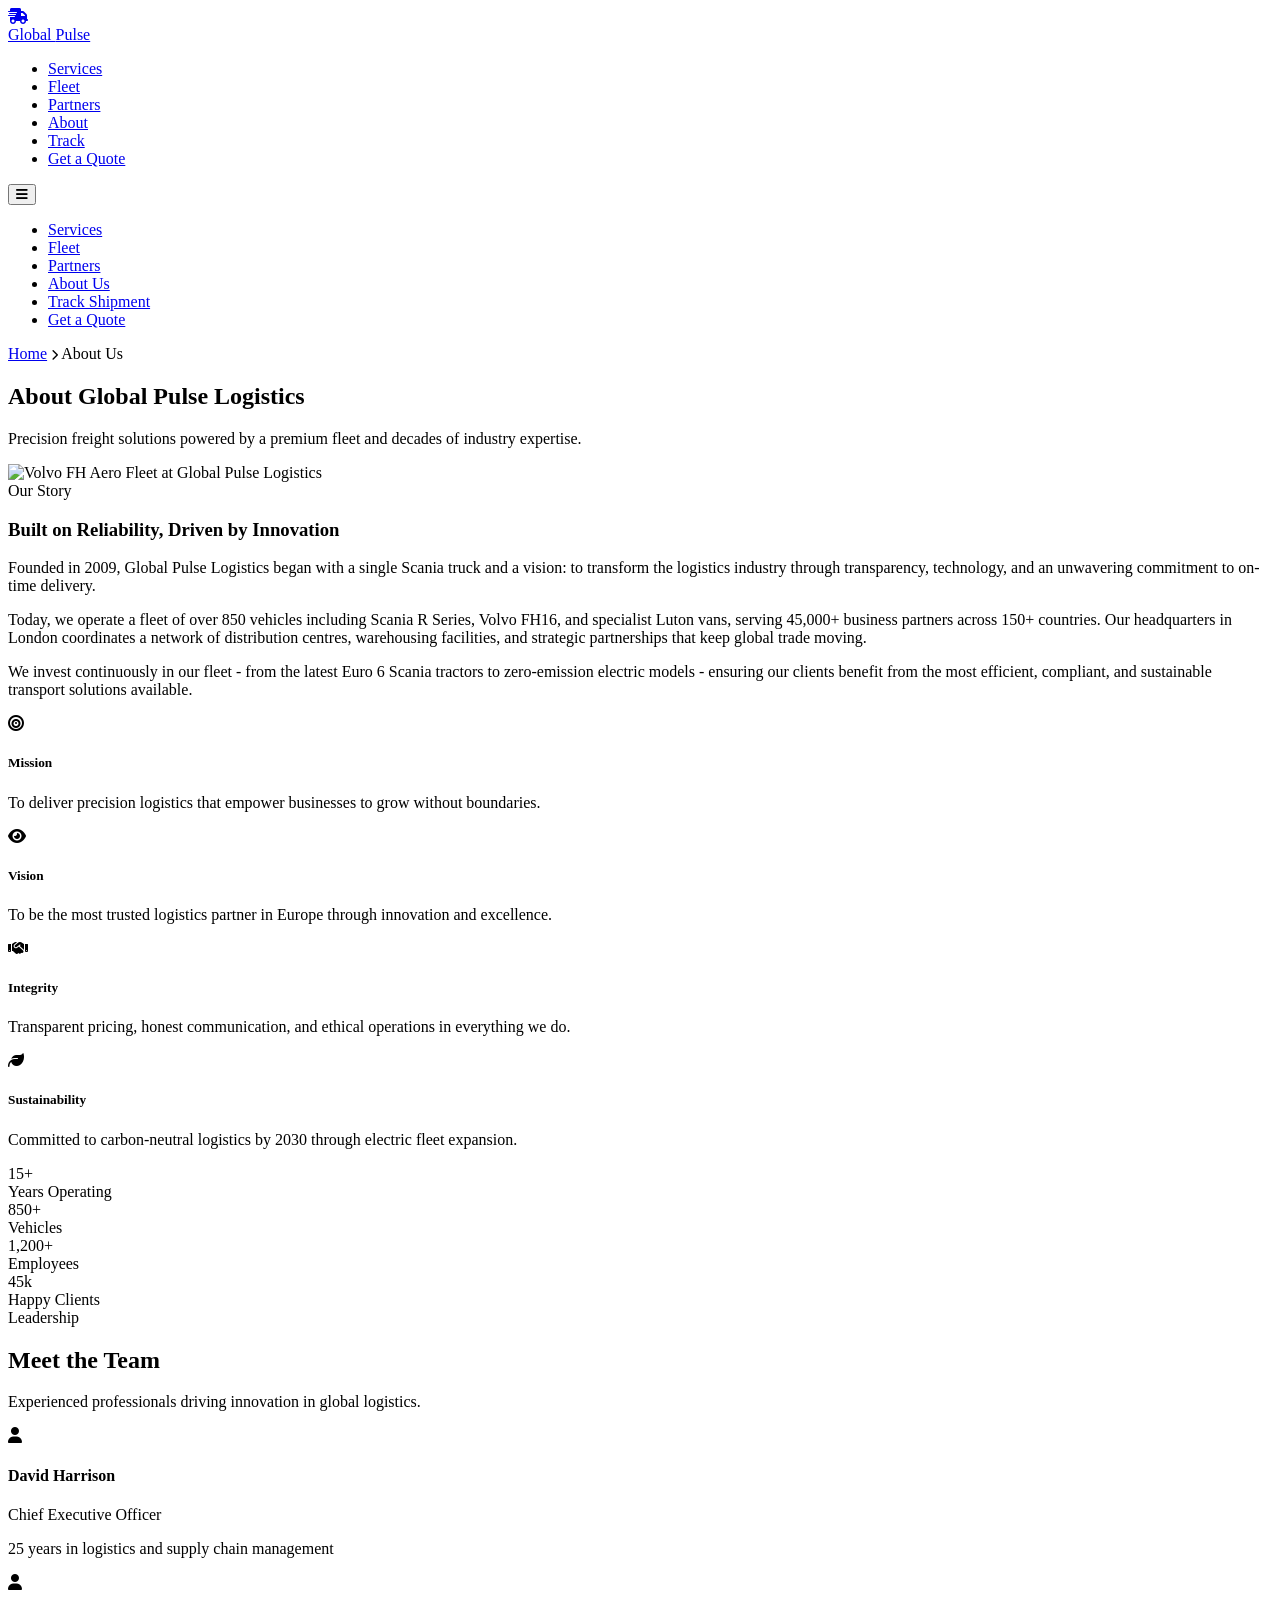
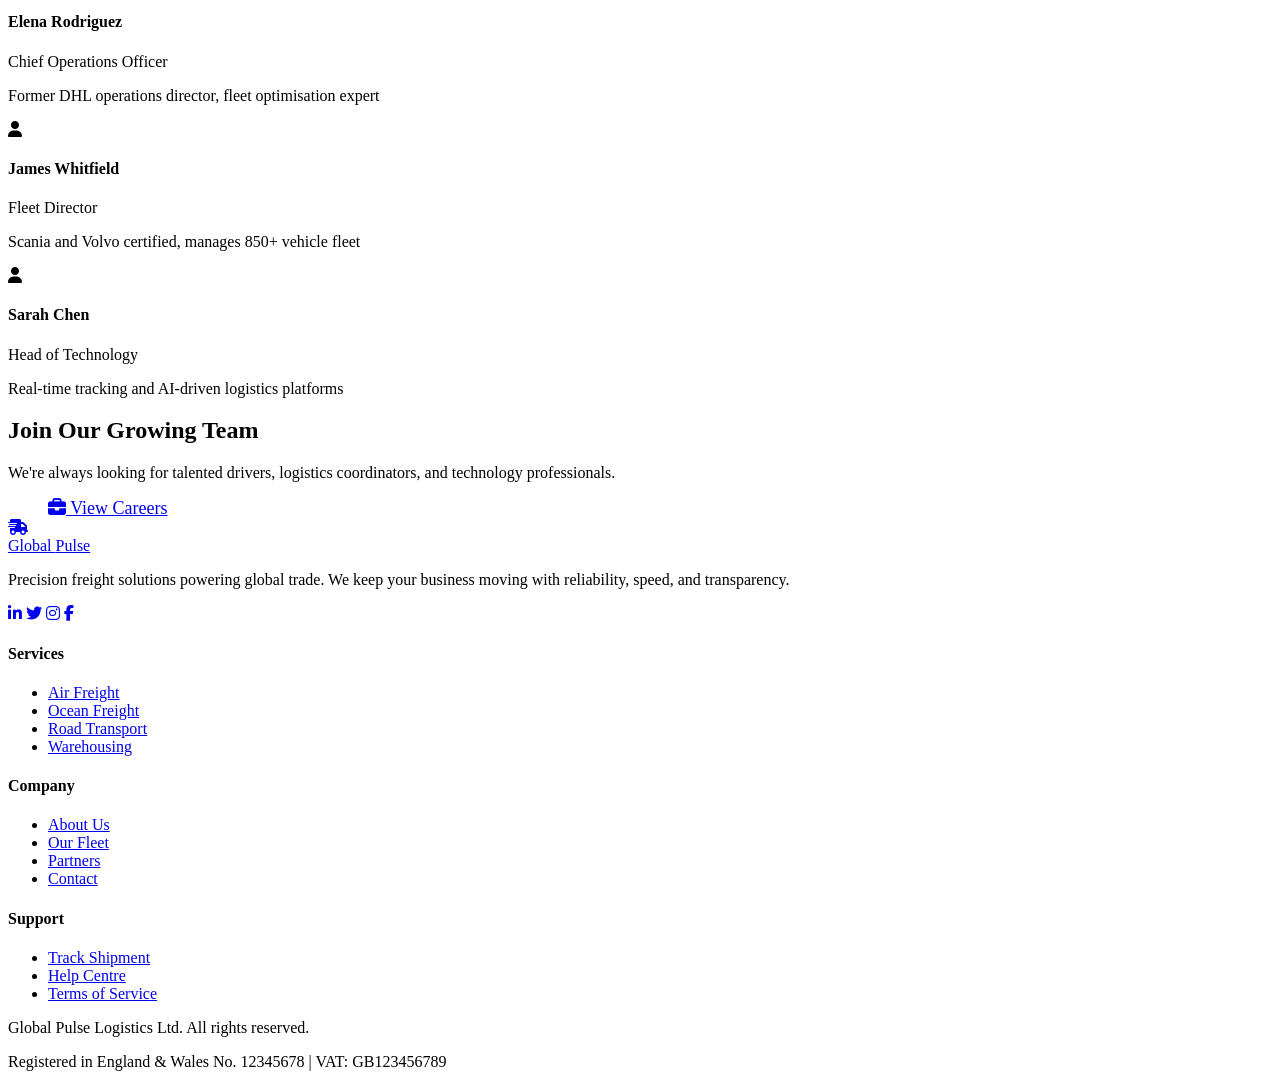
==== about.html @ be63f7d8 "Create about.html" ====
<!DOCTYPE html>
<html lang="en">
<head>
    <meta charset="UTF-8">
    <meta name="viewport" content="width=device-width, initial-scale=1.0">
    <title>About Us | Global Pulse Logistics</title>
    <meta name="description" content="Learn about Global Pulse Logistics - 15+ years of precision freight solutions with a premium fleet of Scania and Volvo trucks.">
    <link rel="preconnect" href="https://fonts.googleapis.com">
    <link rel="preconnect" href="https://fonts.gstatic.com" crossorigin>
    <link href="https://fonts.googleapis.com/css2?family=Inter:wght@300;400;500;600;700;800;900&family=Space+Grotesk:wght@400;500;600;700&display=swap" rel="stylesheet">
    <link rel="stylesheet" href="https://cdnjs.cloudflare.com/ajax/libs/font-awesome/6.5.1/css/all.min.css">
    <link rel="stylesheet" href="css/styles.css">
</head>
<body>

    <!-- Navigation -->
    <nav class="navbar" id="navbar">
        <div class="nav-container">
            <a href="index.html" class="logo">
                <div class="logo-icon"><i class="fas fa-shipping-fast"></i></div>
                <div class="logo-text">Global <span>Pulse</span></div>
            </a>
            <ul class="nav-links">
                <li><a href="services.html">Services</a></li>
                <li><a href="fleet.html">Fleet</a></li>
                <li><a href="partners.html">Partners</a></li>
                <li><a href="about.html" class="active">About</a></li>
                <li><a href="tracking.html">Track</a></li>
                <li><a href="contact.html" class="nav-cta">Get a Quote</a></li>
            </ul>
            <button class="mobile-menu-btn" id="mobileMenuBtn"><i class="fas fa-bars"></i></button>
        </div>
    </nav>

    <div class="mobile-menu" id="mobileMenu">
        <ul>
            <li><a href="services.html">Services</a></li>
            <li><a href="fleet.html">Fleet</a></li>
            <li><a href="partners.html">Partners</a></li>
            <li><a href="about.html" class="active">About Us</a></li>
            <li><a href="tracking.html">Track Shipment</a></li>
            <li><a href="contact.html" class="nav-cta">Get a Quote</a></li>
        </ul>
    </div>

    <!-- Page Hero -->
    <section class="page-hero">
        <div class="page-hero-content fade-in">
            <div class="breadcrumbs">
                <a href="index.html">Home</a> <i class="fas fa-chevron-right" style="font-size: 0.7rem;"></i> <span>About Us</span>
            </div>
            <h1>About Global Pulse Logistics</h1>
            <p>Precision freight solutions powered by a premium fleet and decades of industry expertise.</p>
        </div>
    </section>

    <!-- Our Story -->
    <section class="section about-story">
        <div class="container">
            <div class="about-grid">
                <div class="about-image fade-in">
                    <img src="https://cdn-trans.info/uploads/2025/02/c406365f35a1447c9ca304a02cd.webp" alt="Volvo FH Aero Fleet at Global Pulse Logistics">
                </div>
                <div class="about-content fade-in">
                    <span class="section-tag">Our Story</span>
                    <h3>Built on Reliability, Driven by Innovation</h3>
                    <p>Founded in 2009, Global Pulse Logistics began with a single Scania truck and a vision: to transform the logistics industry through transparency, technology, and an unwavering commitment to on-time delivery.</p>
                    <p>Today, we operate a fleet of over 850 vehicles including Scania R Series, Volvo FH16, and specialist Luton vans, serving 45,000+ business partners across 150+ countries. Our headquarters in London coordinates a network of distribution centres, warehousing facilities, and strategic partnerships that keep global trade moving.</p>
                    <p>We invest continuously in our fleet - from the latest Euro 6 Scania tractors to zero-emission electric models - ensuring our clients benefit from the most efficient, compliant, and sustainable transport solutions available.</p>
                    
                    <div class="values-grid">
                        <div class="value-item">
                            <div class="value-icon"><i class="fas fa-bullseye"></i></div>
                            <div>
                                <h5>Mission</h5>
                                <p>To deliver precision logistics that empower businesses to grow without boundaries.</p>
                            </div>
                        </div>
                        <div class="value-item">
                            <div class="value-icon"><i class="fas fa-eye"></i></div>
                            <div>
                                <h5>Vision</h5>
                                <p>To be the most trusted logistics partner in Europe through innovation and excellence.</p>
                            </div>
                        </div>
                        <div class="value-item">
                            <div class="value-icon"><i class="fas fa-handshake"></i></div>
                            <div>
                                <h5>Integrity</h5>
                                <p>Transparent pricing, honest communication, and ethical operations in everything we do.</p>
                            </div>
                        </div>
                        <div class="value-item">
                            <div class="value-icon"><i class="fas fa-leaf"></i></div>
                            <div>
                                <h5>Sustainability</h5>
                                <p>Committed to carbon-neutral logistics by 2030 through electric fleet expansion.</p>
                            </div>
                        </div>
                    </div>
                </div>
            </div>
        </div>
    </section>

    <!-- Stats Bar -->
    <div class="stats-bar">
        <div class="stats-container">
            <div class="stats-item fade-in"><span class="number">15<span>+</span></span><div class="label">Years Operating</div></div>
            <div class="stats-item fade-in"><span class="number">850<span>+</span></span><div class="label">Vehicles</div></div>
            <div class="stats-item fade-in"><span class="number">1,200<span>+</span></span><div class="label">Employees</div></div>
            <div class="stats-item fade-in"><span class="number">45<span>k</span></span><div class="label">Happy Clients</div></div>
        </div>
    </div>

    <!-- Leadership Team -->
    <section class="section team-section">
        <div class="container">
            <div class="section-header fade-in">
                <span class="section-tag">Leadership</span>
                <h2 class="section-title">Meet the Team</h2>
                <p class="section-subtitle">Experienced professionals driving innovation in global logistics.</p>
            </div>
            <div class="team-grid">
                <div class="team-card fade-in">
                    <div class="team-photo"><i class="fas fa-user"></i></div>
                    <div class="team-info">
                        <h4>David Harrison</h4>
                        <span>Chief Executive Officer</span>
                        <p>25 years in logistics and supply chain management</p>
                    </div>
                </div>
                <div class="team-card fade-in">
                    <div class="team-photo"><i class="fas fa-user"></i></div>
                    <div class="team-info">
                        <h4>Elena Rodriguez</h4>
                        <span>Chief Operations Officer</span>
                        <p>Former DHL operations director, fleet optimisation expert</p>
                    </div>
                </div>
                <div class="team-card fade-in">
                    <div class="team-photo"><i class="fas fa-user"></i></div>
                    <div class="team-info">
                        <h4>James Whitfield</h4>
                        <span>Fleet Director</span>
                        <p>Scania and Volvo certified, manages 850+ vehicle fleet</p>
                    </div>
                </div>
                <div class="team-card fade-in">
                    <div class="team-photo"><i class="fas fa-user"></i></div>
                    <div class="team-info">
                        <h4>Sarah Chen</h4>
                        <span>Head of Technology</span>
                        <p>Real-time tracking and AI-driven logistics platforms</p>
                    </div>
                </div>
            </div>
        </div>
    </section>

    <!-- CTA -->
    <section class="section cta">
        <div class="cta-container fade-in">
            <h2>Join Our Growing Team</h2>
            <p>We're always looking for talented drivers, logistics coordinators, and technology professionals.</p>
            <a href="contact.html" class="btn btn-primary" style="font-size: 1.125rem; padding: 1.25rem 2.5rem;"><i class="fas fa-briefcase"></i> View Careers</a>
        </div>
    </section>

    <!-- Footer -->
    <footer class="footer">
        <div class="footer-container">
            <div class="footer-brand">
                <a href="index.html" class="logo"><div class="logo-icon"><i class="fas fa-shipping-fast"></i></div><div class="logo-text">Global <span>Pulse</span></div></a>
                <p>Precision freight solutions powering global trade. We keep your business moving with reliability, speed, and transparency.</p>
                <div class="footer-social">
                    <a href="#" class="social-link"><i class="fab fa-linkedin-in"></i></a>
                    <a href="#" class="social-link"><i class="fab fa-twitter"></i></a>
                    <a href="#" class="social-link"><i class="fab fa-instagram"></i></a>
                    <a href="#" class="social-link"><i class="fab fa-facebook-f"></i></a>
                </div>
            </div>
            <div class="footer-column">
                <h4>Services</h4>
                <ul class="footer-links">
                    <li><a href="services.html">Air Freight</a></li>
                    <li><a href="services.html">Ocean Freight</a></li>
                    <li><a href="services.html">Road Transport</a></li>
                    <li><a href="services.html">Warehousing</a></li>
                </ul>
            </div>
            <div class="footer-column">
                <h4>Company</h4>
                <ul class="footer-links">
                    <li><a href="about.html">About Us</a></li>
                    <li><a href="fleet.html">Our Fleet</a></li>
                    <li><a href="partners.html">Partners</a></li>
                    <li><a href="contact.html">Contact</a></li>
                </ul>
            </div>
            <div class="footer-column">
                <h4>Support</h4>
                <ul class="footer-links">
                    <li><a href="tracking.html">Track Shipment</a></li>
                    <li><a href="#">Help Centre</a></li>
                    <li><a href="#">Terms of Service</a></li>
                </ul>
            </div>
        </div>
        <div class="footer-bottom">
            <p> Global Pulse Logistics Ltd. All rights reserved.</p>
            <p>Registered in England & Wales No. 12345678 | VAT: GB123456789</p>
        </div>
    </footer>

    <script src="js/main.js"></script>
</body>
</html>
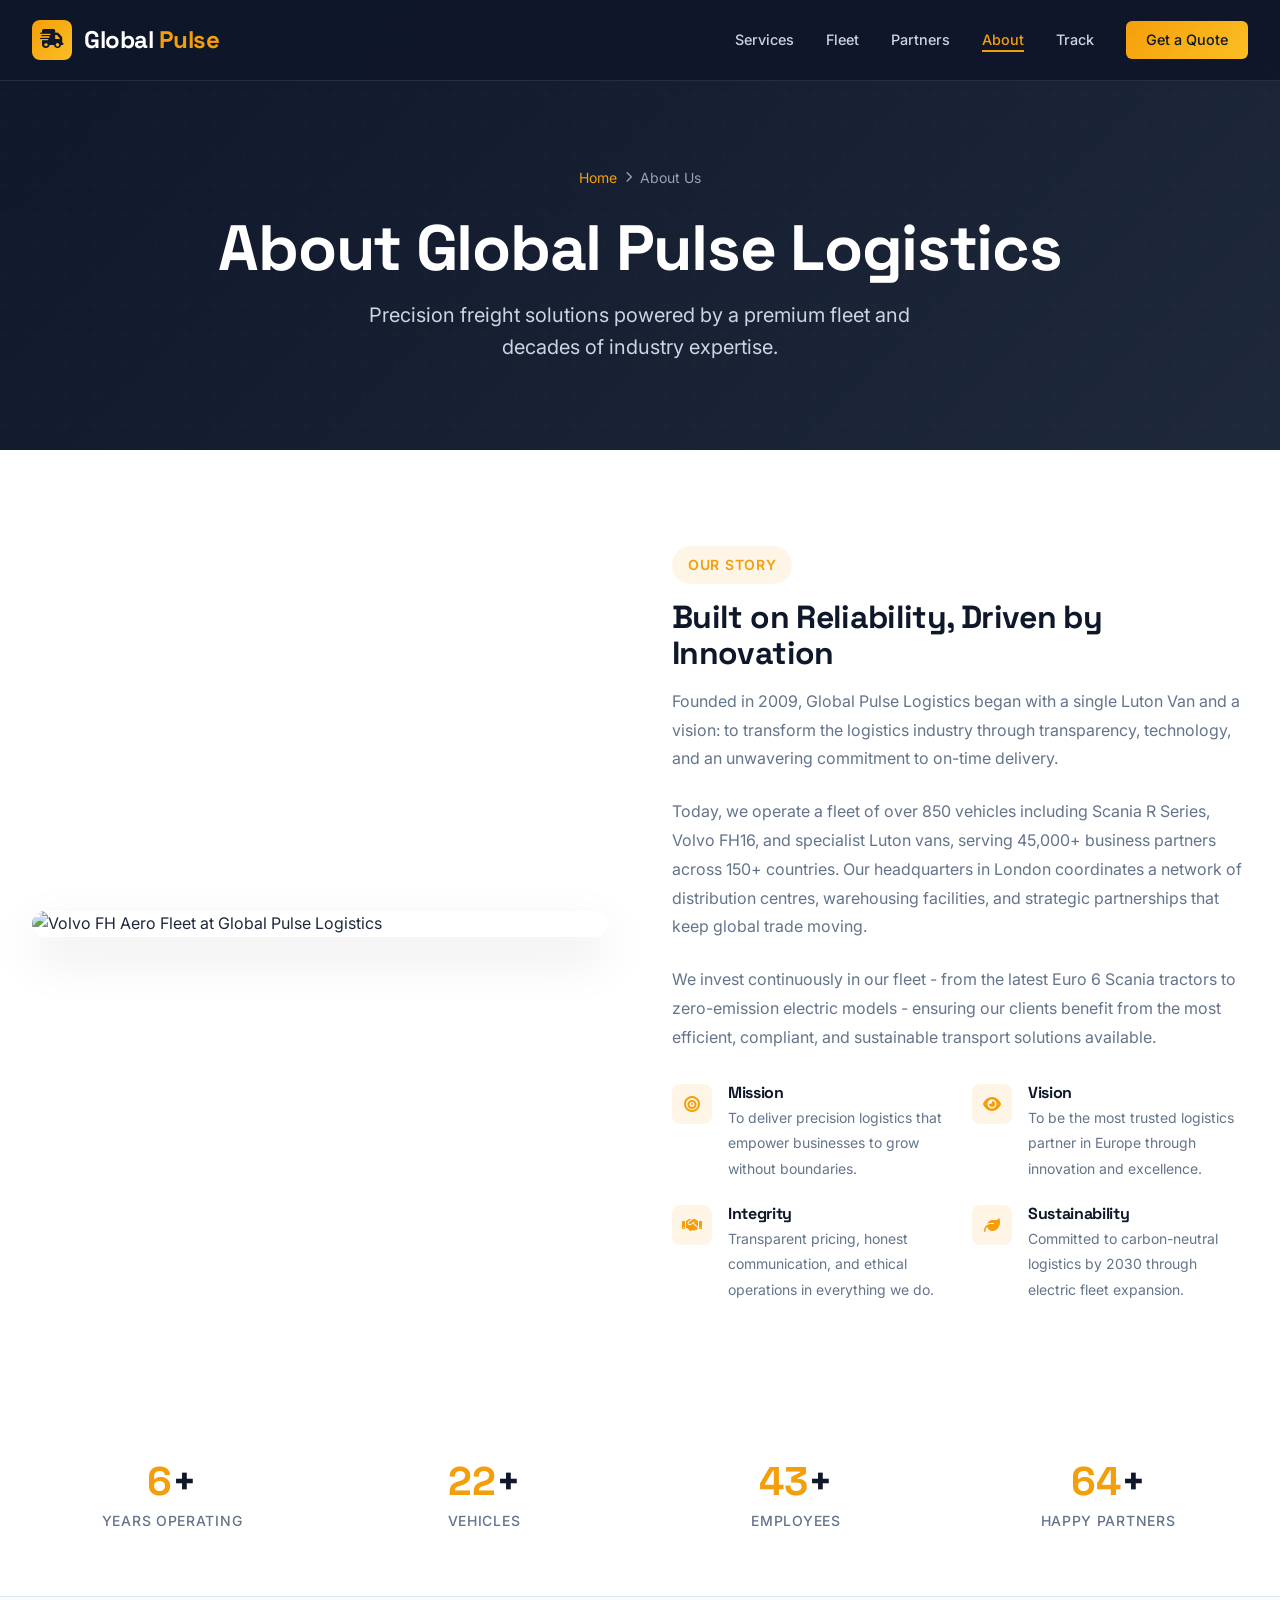
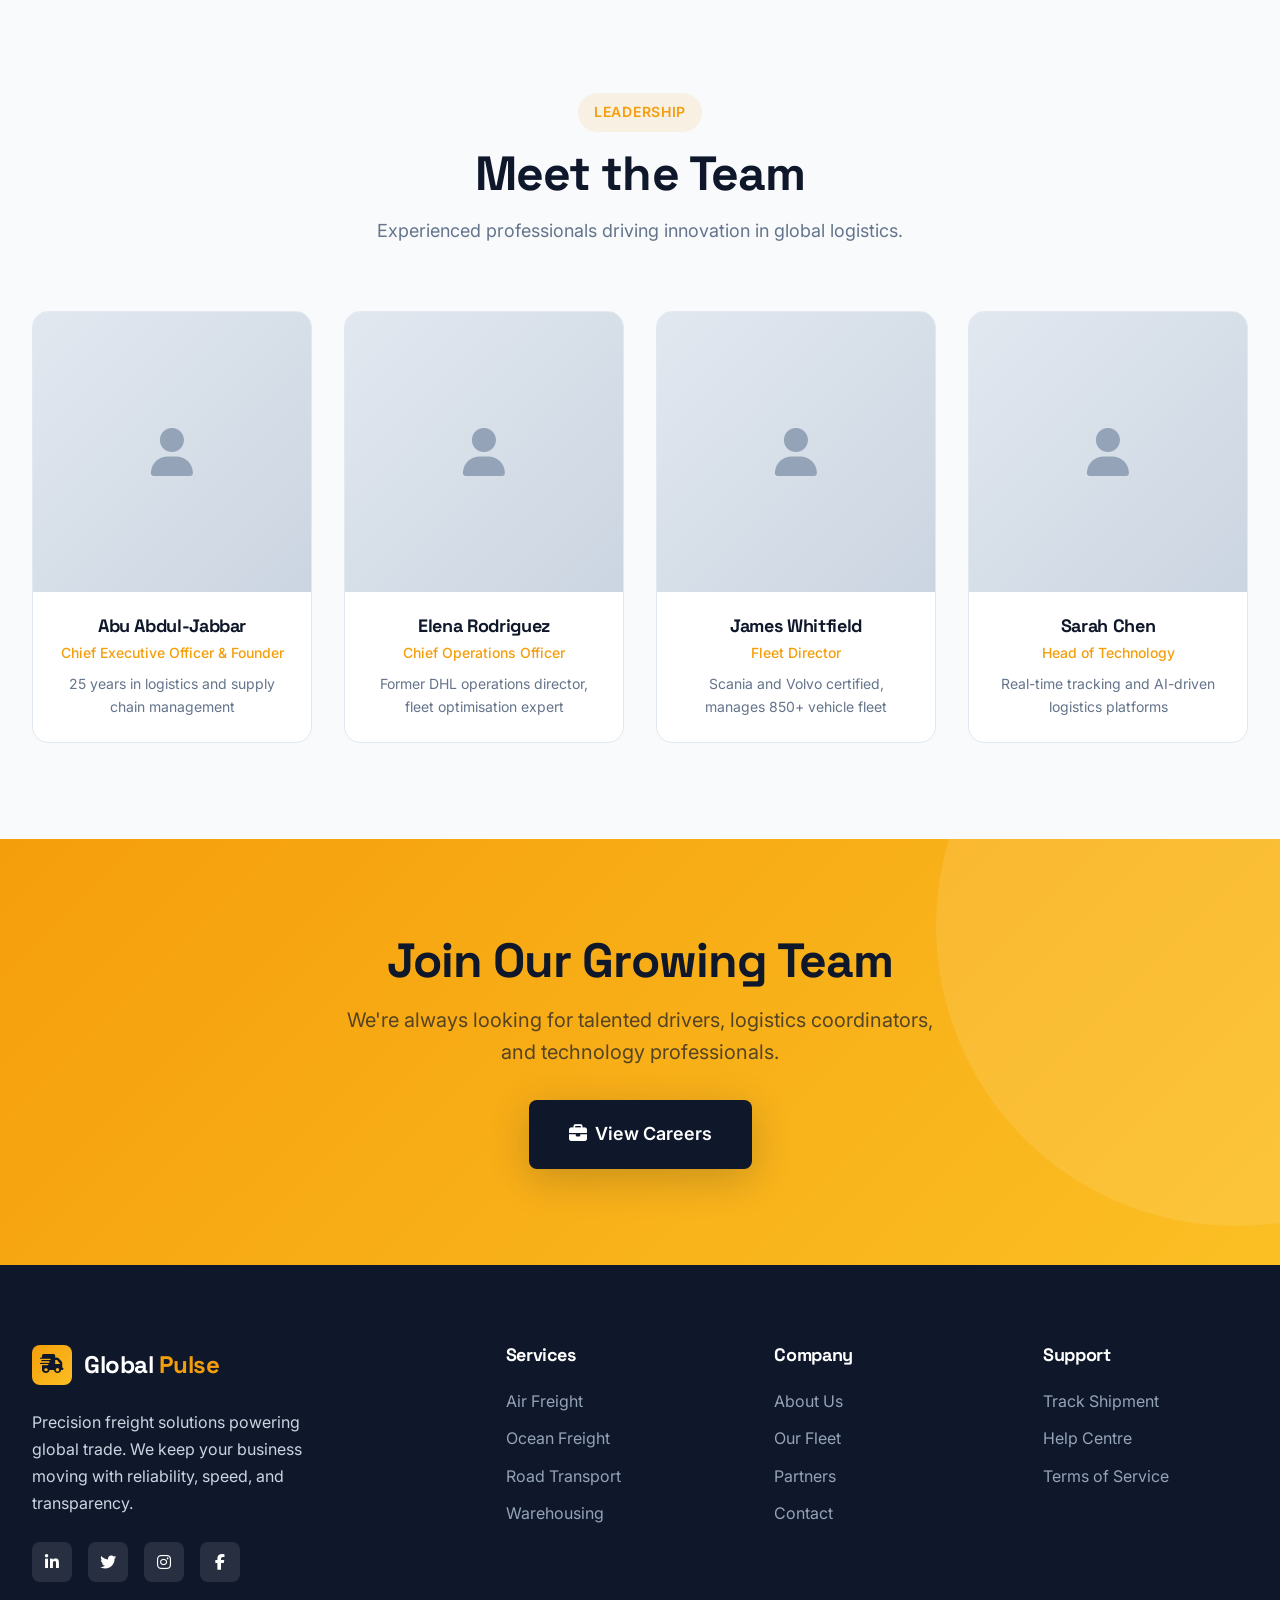
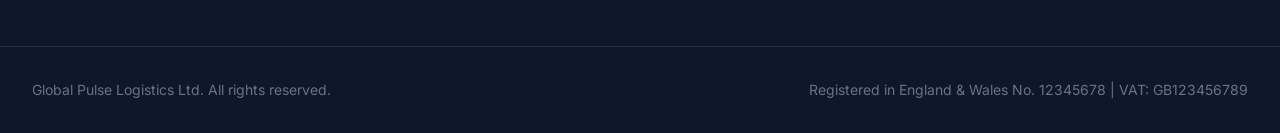
==== commit 39071f9f: "Update about.html" ====
--- a/about.html
+++ b/about.html
@@ -64,7 +64,7 @@
                 <div class="about-content fade-in">
                     <span class="section-tag">Our Story</span>
                     <h3>Built on Reliability, Driven by Innovation</h3>
-                    <p>Founded in 2009, Global Pulse Logistics began with a single Scania truck and a vision: to transform the logistics industry through transparency, technology, and an unwavering commitment to on-time delivery.</p>
+                    <p>Founded in 2009, Global Pulse Logistics began with a single Luton Van and a vision: to transform the logistics industry through transparency, technology, and an unwavering commitment to on-time delivery.</p>
                     <p>Today, we operate a fleet of over 850 vehicles including Scania R Series, Volvo FH16, and specialist Luton vans, serving 45,000+ business partners across 150+ countries. Our headquarters in London coordinates a network of distribution centres, warehousing facilities, and strategic partnerships that keep global trade moving.</p>
                     <p>We invest continuously in our fleet - from the latest Euro 6 Scania tractors to zero-emission electric models - ensuring our clients benefit from the most efficient, compliant, and sustainable transport solutions available.</p>
                     
@@ -107,9 +107,9 @@
     <div class="stats-bar">
         <div class="stats-container">
             <div class="stats-item fade-in"><span class="number">15<span>+</span></span><div class="label">Years Operating</div></div>
-            <div class="stats-item fade-in"><span class="number">850<span>+</span></span><div class="label">Vehicles</div></div>
-            <div class="stats-item fade-in"><span class="number">1,200<span>+</span></span><div class="label">Employees</div></div>
-            <div class="stats-item fade-in"><span class="number">45<span>k</span></span><div class="label">Happy Clients</div></div>
+            <div class="stats-item fade-in"><span class="number">50<span>+</span></span><div class="label">Vehicles</div></div>
+            <div class="stats-item fade-in"><span class="number">100<span>+</span></span><div class="label">Employees</div></div>
+            <div class="stats-item fade-in"><span class="number">150<span>+</span></span><div class="label">Happy Partners</div></div>
         </div>
     </div>
 
@@ -125,8 +125,8 @@
                 <div class="team-card fade-in">
                     <div class="team-photo"><i class="fas fa-user"></i></div>
                     <div class="team-info">
-                        <h4>David Harrison</h4>
-                        <span>Chief Executive Officer</span>
+                        <h4>Abu Abdul-Jabbar</h4>
+                        <span>Chief Executive Officer & Founder</span>
                         <p>25 years in logistics and supply chain management</p>
                     </div>
                 </div>
--- a/css/styles.css
+++ b/css/styles.css
@@ -0,0 +1,2322 @@
+/* ============================================
+   GLOBAL PULSE LOGISTICS - SHARED STYLES
+   ============================================ */
+
+:root {
+  --primary: #0f172a;
+  --secondary: #1e293b;
+  --accent: #f59e0b;
+  --accent-light: #fbbf24;
+  --white: #ffffff;
+  --gray-50: #f8fafc;
+  --gray-100: #f1f5f9;
+  --gray-200: #e2e8f0;
+  --gray-300: #cbd5e1;
+  --gray-400: #94a3b8;
+  --gray-500: #64748b;
+  --gray-600: #475569;
+  --gray-700: #334155;
+  --gray-800: #1e293b;
+  --gray-900: #0f172a;
+  --success: #10b981;
+}
+
+* {
+  margin: 0;
+  padding: 0;
+  box-sizing: border-box;
+}
+
+html {
+  scroll-behavior: smooth;
+}
+
+body {
+  font-family: 'Inter', sans-serif;
+  color: var(--gray-800);
+  background: var(--white);
+  overflow-x: hidden;
+  line-height: 1.6;
+}
+
+img {
+  max-width: 100%;
+  height: auto;
+  display: block;
+}
+
+h1, h2, h3, h4, h5, h6 {
+  font-family: 'Space Grotesk', sans-serif;
+  font-weight: 700;
+  line-height: 1.1;
+  letter-spacing: -0.02em;
+}
+
+a {
+  text-decoration: none;
+  color: inherit;
+}
+
+/* ============================================
+   NAVIGATION
+   ============================================ */
+
+.navbar {
+  position: fixed;
+  top: 0;
+  left: 0;
+  right: 0;
+  z-index: 1000;
+  background: rgba(15, 23, 42, 0.95);
+  backdrop-filter: blur(20px);
+  border-bottom: 1px solid rgba(255, 255, 255, 0.1);
+  transition: all 0.3s ease;
+}
+
+.navbar.scrolled {
+  background: rgba(15, 23, 42, 0.98);
+  box-shadow: 0 4px 30px rgba(0, 0, 0, 0.3);
+}
+
+.nav-container {
+  max-width: 1400px;
+  margin: 0 auto;
+  padding: 0 2rem;
+  display: flex;
+  justify-content: space-between;
+  align-items: center;
+  height: 80px;
+}
+
+.logo {
+  display: flex;
+  align-items: center;
+  gap: 0.75rem;
+  text-decoration: none;
+  color: var(--white);
+}
+
+.logo-icon {
+  width: 40px;
+  height: 40px;
+  background: linear-gradient(135deg, var(--accent), var(--accent-light));
+  border-radius: 8px;
+  display: flex;
+  align-items: center;
+  justify-content: center;
+  font-size: 1.2rem;
+  color: var(--primary);
+}
+
+.logo-text {
+  font-family: 'Space Grotesk', sans-serif;
+  font-weight: 700;
+  font-size: 1.5rem;
+  letter-spacing: -0.02em;
+}
+
+.logo-text span {
+  color: var(--accent);
+}
+
+.nav-links {
+  display: flex;
+  list-style: none;
+  gap: 2rem;
+  align-items: center;
+}
+
+.nav-links a {
+  text-decoration: none;
+  color: var(--gray-300);
+  font-weight: 500;
+  font-size: 0.9rem;
+  transition: color 0.3s ease;
+  position: relative;
+}
+
+.nav-links a:hover,
+.nav-links a.active {
+  color: var(--accent);
+}
+
+.nav-links a::after {
+  content: '';
+  position: absolute;
+  bottom: -4px;
+  left: 0;
+  width: 0;
+  height: 2px;
+  background: var(--accent);
+  transition: width 0.3s ease;
+}
+
+.nav-links a:hover::after,
+.nav-links a.active::after {
+  width: 100%;
+}
+
+.nav-cta {
+  background: linear-gradient(135deg, var(--accent), var(--accent-light));
+  color: var(--primary) !important;
+  padding: 0.65rem 1.25rem;
+  border-radius: 6px;
+  font-weight: 600;
+  font-size: 0.85rem;
+  transition: transform 0.3s ease, box-shadow 0.3s ease;
+}
+
+.nav-cta:hover {
+  transform: translateY(-2px);
+  box-shadow: 0 10px 30px rgba(245, 158, 11, 0.3);
+}
+
+.nav-cta::after {
+  display: none !important;
+}
+
+.mobile-menu-btn {
+  display: none;
+  background: none;
+  border: none;
+  color: var(--white);
+  font-size: 1.5rem;
+  cursor: pointer;
+}
+
+/* ============================================
+   MOBILE MENU
+   ============================================ */
+
+.mobile-menu {
+  display: none;
+  position: fixed;
+  top: 80px;
+  left: 0;
+  right: 0;
+  background: var(--primary);
+  padding: 2rem;
+  z-index: 999;
+  border-top: 1px solid rgba(255, 255, 255, 0.1);
+  transform: translateY(-100%);
+  opacity: 0;
+  transition: all 0.3s ease;
+}
+
+.mobile-menu.active {
+  transform: translateY(0);
+  opacity: 1;
+  display: block;
+}
+
+.mobile-menu ul {
+  list-style: none;
+}
+
+.mobile-menu li {
+  margin-bottom: 1.25rem;
+}
+
+.mobile-menu a {
+  color: var(--white);
+  text-decoration: none;
+  font-size: 1.125rem;
+  font-weight: 500;
+  display: block;
+  padding: 0.5rem 0;
+  border-bottom: 1px solid rgba(255, 255, 255, 0.1);
+}
+
+.mobile-menu a.active {
+  color: var(--accent);
+}
+
+.mobile-menu .nav-cta {
+  display: inline-block;
+  margin-top: 1rem;
+  text-align: center;
+  width: 100%;
+}
+
+/* ============================================
+   BUTTONS
+   ============================================ */
+
+.btn {
+  display: inline-flex;
+  align-items: center;
+  gap: 0.5rem;
+  padding: 1rem 2rem;
+  border-radius: 8px;
+  font-weight: 600;
+  font-size: 1rem;
+  text-decoration: none;
+  transition: all 0.3s ease;
+  cursor: pointer;
+  border: none;
+  font-family: inherit;
+}
+
+.btn-primary {
+  background: linear-gradient(135deg, var(--accent), var(--accent-light));
+  color: var(--primary);
+  box-shadow: 0 10px 40px rgba(245, 158, 11, 0.3);
+}
+
+.btn-primary:hover {
+  transform: translateY(-3px);
+  box-shadow: 0 20px 50px rgba(245, 158, 11, 0.4);
+}
+
+.btn-secondary {
+  background: transparent;
+  color: var(--white);
+  border: 2px solid rgba(255, 255, 255, 0.2);
+}
+
+.btn-secondary:hover {
+  background: rgba(255, 255, 255, 0.1);
+  border-color: var(--accent);
+  color: var(--accent);
+}
+
+.btn-outline {
+  background: transparent;
+  color: var(--primary);
+  border: 2px solid var(--primary);
+}
+
+.btn-outline:hover {
+  background: var(--primary);
+  color: var(--white);
+}
+
+.btn-dark {
+  background: var(--primary);
+  color: var(--white);
+  box-shadow: 0 10px 40px rgba(15, 23, 42, 0.2);
+}
+
+.btn-dark:hover {
+  background: var(--secondary);
+  transform: translateY(-3px);
+}
+
+/* ============================================
+   SECTION UTILITIES
+   ============================================ */
+
+.section {
+  padding: 6rem 0;
+  position: relative;
+}
+
+.section-header {
+  text-align: center;
+  max-width: 800px;
+  margin: 0 auto 4rem;
+}
+
+.section-tag {
+  display: inline-block;
+  padding: 0.5rem 1rem;
+  background: rgba(245, 158, 11, 0.1);
+  color: var(--accent);
+  border-radius: 50px;
+  font-size: 0.875rem;
+  font-weight: 600;
+  text-transform: uppercase;
+  letter-spacing: 0.05em;
+  margin-bottom: 1rem;
+}
+
+.section-title {
+  font-size: clamp(2rem, 4vw, 3rem);
+  color: var(--primary);
+  margin-bottom: 1rem;
+}
+
+.section-subtitle {
+  font-size: 1.125rem;
+  color: var(--gray-500);
+  line-height: 1.7;
+}
+
+.container {
+  max-width: 1400px;
+  margin: 0 auto;
+  padding: 0 2rem;
+}
+
+/* ============================================
+   PAGE HERO (Inner Pages)
+   ============================================ */
+
+.page-hero {
+  min-height: 50vh;
+  background: linear-gradient(135deg, var(--primary) 0%, var(--secondary) 100%);
+  display: flex;
+  align-items: center;
+  justify-content: center;
+  text-align: center;
+  position: relative;
+  overflow: hidden;
+  padding-top: 80px;
+}
+
+.page-hero::before {
+  content: '';
+  position: absolute;
+  top: 0;
+  left: 0;
+  right: 0;
+  bottom: 0;
+  background: url("data:image/svg+xml,%3Csvg width='60' height='60' viewBox='0 0 60 60' xmlns='http://www.w3.org/2000/svg'%3E%3Cg fill='none' fill-rule='evenodd'%3E%3Cg fill='%23f59e0b' fill-opacity='0.03'%3E%3Cpath d='M36 34v-4h-2v4h-4v2h4v4h2v-4h4v-2h-4zm0-30V0h-2v4h-4v2h4v4h2V6h4V4h-4zM6 34v-4H4v4H0v2h4v4h2v-4h4v-2H6zM6 4V0H4v4H0v2h4v4h2V6h4V4H6z'/%3E%3C/g%3E%3C/g%3E%3C/svg%3E");
+  opacity: 0.5;
+}
+
+.page-hero-content {
+  position: relative;
+  z-index: 2;
+  padding: 4rem 2rem;
+}
+
+.page-hero-content h1 {
+  font-size: clamp(2.5rem, 5vw, 4rem);
+  color: var(--white);
+  margin-bottom: 1rem;
+}
+
+.page-hero-content p {
+  font-size: 1.25rem;
+  color: var(--gray-300);
+  max-width: 600px;
+  margin: 0 auto;
+}
+
+.breadcrumbs {
+  display: flex;
+  align-items: center;
+  justify-content: center;
+  gap: 0.5rem;
+  margin-bottom: 1.5rem;
+  color: var(--gray-400);
+  font-size: 0.875rem;
+}
+
+.breadcrumbs a {
+  color: var(--accent);
+  transition: opacity 0.3s;
+}
+
+.breadcrumbs a:hover {
+  opacity: 0.8;
+}
+
+/* ============================================
+   HOME HERO
+   ============================================ */
+
+.hero {
+  min-height: 100vh;
+  background: linear-gradient(135deg, var(--primary) 0%, var(--secondary) 100%);
+  display: flex;
+  align-items: center;
+  position: relative;
+  overflow: hidden;
+  padding-top: 80px;
+}
+
+.hero::before {
+  content: '';
+  position: absolute;
+  top: 0;
+  left: 0;
+  right: 0;
+  bottom: 0;
+  background: url("data:image/svg+xml,%3Csvg width='60' height='60' viewBox='0 0 60 60' xmlns='http://www.w3.org/2000/svg'%3E%3Cg fill='none' fill-rule='evenodd'%3E%3Cg fill='%23f59e0b' fill-opacity='0.03'%3E%3Cpath d='M36 34v-4h-2v4h-4v2h4v4h2v-4h4v-2h-4zm0-30V0h-2v4h-4v2h4v4h2V6h4V4h-4zM6 34v-4H4v4H0v2h4v4h2v-4h4v-2H6zM6 4V0H4v4H0v2h4v4h2V6h4V4H6z'/%3E%3C/g%3E%3C/g%3E%3C/svg%3E");
+  opacity: 0.5;
+}
+
+.hero-grid {
+  position: absolute;
+  top: 0;
+  left: 0;
+  right: 0;
+  bottom: 0;
+  background-image: 
+    linear-gradient(rgba(245, 158, 11, 0.03) 1px, transparent 1px),
+    linear-gradient(90deg, rgba(245, 158, 11, 0.03) 1px, transparent 1px);
+  background-size: 50px 50px;
+}
+
+.hero-container {
+  max-width: 1400px;
+  margin: 0 auto;
+  padding: 0 2rem;
+  display: grid;
+  grid-template-columns: 1fr 1fr;
+  gap: 4rem;
+  align-items: center;
+  position: relative;
+  z-index: 2;
+}
+
+.hero-content h1 {
+  font-size: clamp(2.5rem, 5vw, 4.5rem);
+  color: var(--white);
+  margin-bottom: 1.5rem;
+  line-height: 1.05;
+}
+
+.hero-content h1 .highlight {
+  color: var(--accent);
+  position: relative;
+  display: inline-block;
+}
+
+.hero-content h1 .highlight::after {
+  content: '';
+  position: absolute;
+  bottom: 0;
+  left: 0;
+  width: 100%;
+  height: 8px;
+  background: rgba(245, 158, 11, 0.3);
+  z-index: -1;
+  transform: skewX(-12deg);
+}
+
+.hero-subtitle {
+  font-size: 1.25rem;
+  color: var(--gray-300);
+  margin-bottom: 2.5rem;
+  max-width: 540px;
+  line-height: 1.7;
+}
+
+.hero-stats {
+  display: flex;
+  gap: 3rem;
+  margin-bottom: 2.5rem;
+}
+
+.stat-item {
+  text-align: left;
+}
+
+.stat-number {
+  font-family: 'Space Grotesk', sans-serif;
+  font-size: 2.5rem;
+  font-weight: 700;
+  color: var(--accent);
+  display: block;
+  line-height: 1;
+}
+
+.stat-label {
+  font-size: 0.875rem;
+  color: var(--gray-400);
+  text-transform: uppercase;
+  letter-spacing: 0.05em;
+  margin-top: 0.5rem;
+}
+
+.hero-buttons {
+  display: flex;
+  gap: 1rem;
+  flex-wrap: wrap;
+}
+
+.hero-visual {
+  position: relative;
+  display: flex;
+  justify-content: center;
+  align-items: center;
+}
+
+.hero-image-container {
+  position: relative;
+  width: 100%;
+  max-width: 600px;
+}
+
+.hero-image {
+  width: 100%;
+  border-radius: 16px;
+  box-shadow: 0 30px 60px rgba(0, 0, 0, 0.4);
+  position: relative;
+  z-index: 2;
+  overflow: hidden;
+  aspect-ratio: 16/10;
+  object-fit: cover;
+}
+
+.floating-card {
+  position: absolute;
+  background: rgba(30, 41, 59, 0.95);
+  backdrop-filter: blur(10px);
+  border: 1px solid rgba(245, 158, 11, 0.2);
+  border-radius: 12px;
+  padding: 1.25rem;
+  display: flex;
+  align-items: center;
+  gap: 1rem;
+  box-shadow: 0 10px 30px rgba(0, 0, 0, 0.3);
+  z-index: 3;
+  animation: float 6s ease-in-out infinite;
+}
+
+.floating-card.card-1 {
+  top: 10%;
+  right: -20px;
+  animation-delay: 0s;
+}
+
+.floating-card.card-2 {
+  bottom: 15%;
+  left: -30px;
+  animation-delay: 2s;
+}
+
+.floating-icon {
+  width: 48px;
+  height: 48px;
+  background: rgba(245, 158, 11, 0.15);
+  border-radius: 10px;
+  display: flex;
+  align-items: center;
+  justify-content: center;
+  color: var(--accent);
+  font-size: 1.25rem;
+}
+
+.floating-text {
+  color: var(--white);
+}
+
+.floating-text strong {
+  display: block;
+  font-size: 1.1rem;
+  margin-bottom: 0.25rem;
+}
+
+.floating-text span {
+  font-size: 0.85rem;
+  color: var(--gray-400);
+}
+
+@keyframes float {
+  0%, 100% { transform: translateY(0px); }
+  50% { transform: translateY(-15px); }
+}
+
+.scroll-indicator {
+  position: absolute;
+  bottom: 2rem;
+  left: 50%;
+  transform: translateX(-50%);
+  color: var(--gray-400);
+  animation: bounce 2s infinite;
+  cursor: pointer;
+}
+
+@keyframes bounce {
+  0%, 20%, 50%, 80%, 100% { transform: translateX(-50%) translateY(0); }
+  40% { transform: translateX(-50%) translateY(-10px); }
+  60% { transform: translateX(-50%) translateY(-5px); }
+}
+
+/* ============================================
+   STATS BAR
+   ============================================ */
+
+.stats-bar {
+  background: var(--white);
+  border-bottom: 1px solid var(--gray-200);
+}
+
+.stats-container {
+  max-width: 1400px;
+  margin: 0 auto;
+  padding: 3rem 2rem;
+  display: grid;
+  grid-template-columns: repeat(4, 1fr);
+  gap: 2rem;
+  text-align: center;
+}
+
+.stats-item {
+  padding: 1rem;
+}
+
+.stats-item .number {
+  font-family: 'Space Grotesk', sans-serif;
+  font-size: 2.5rem;
+  font-weight: 700;
+  color: var(--primary);
+  display: block;
+  line-height: 1;
+}
+
+.stats-item .number span {
+  color: var(--accent);
+}
+
+.stats-item .label {
+  font-size: 0.875rem;
+  color: var(--gray-500);
+  margin-top: 0.5rem;
+  text-transform: uppercase;
+  letter-spacing: 0.05em;
+  font-weight: 500;
+}
+
+/* ============================================
+   SERVICE CARDS
+   ============================================ */
+
+.services {
+  background: var(--gray-50);
+}
+
+.services-grid {
+  max-width: 1400px;
+  margin: 0 auto;
+  padding: 0 2rem;
+  display: grid;
+  grid-template-columns: repeat(auto-fit, minmax(320px, 1fr));
+  gap: 2rem;
+}
+
+.service-card {
+  background: var(--white);
+  border-radius: 16px;
+  overflow: hidden;
+  border: 1px solid var(--gray-200);
+  transition: all 0.4s ease;
+  position: relative;
+}
+
+.service-card::before {
+  content: '';
+  position: absolute;
+  top: 0;
+  left: 0;
+  width: 100%;
+  height: 4px;
+  background: linear-gradient(90deg, var(--accent), var(--accent-light));
+  transform: scaleX(0);
+  transform-origin: left;
+  transition: transform 0.4s ease;
+  z-index: 2;
+}
+
+.service-card:hover {
+  transform: translateY(-8px);
+  box-shadow: 0 20px 40px rgba(0, 0, 0, 0.08);
+  border-color: transparent;
+}
+
+.service-card:hover::before {
+  transform: scaleX(1);
+}
+
+.service-image {
+  width: 100%;
+  height: 200px;
+  object-fit: cover;
+  transition: transform 0.4s ease;
+}
+
+.service-card:hover .service-image {
+  transform: scale(1.05);
+}
+
+.service-image-wrapper {
+  overflow: hidden;
+  position: relative;
+}
+
+.service-image-wrapper::after {
+  content: '';
+  position: absolute;
+  bottom: 0;
+  left: 0;
+  right: 0;
+  height: 60px;
+  background: linear-gradient(to top, var(--white), transparent);
+  z-index: 1;
+}
+
+.service-content {
+  padding: 1.5rem 2rem 2.5rem;
+}
+
+.service-icon {
+  width: 48px;
+  height: 48px;
+  background: linear-gradient(135deg, rgba(245, 158, 11, 0.1), rgba(251, 191, 36, 0.1));
+  border-radius: 10px;
+  display: flex;
+  align-items: center;
+  justify-content: center;
+  font-size: 1.25rem;
+  color: var(--accent);
+  margin-bottom: 1rem;
+  transition: all 0.3s ease;
+}
+
+.service-card:hover .service-icon {
+  background: linear-gradient(135deg, var(--accent), var(--accent-light));
+  color: var(--primary);
+  transform: scale(1.1);
+}
+
+.service-card h3 {
+  font-size: 1.35rem;
+  margin-bottom: 0.75rem;
+  color: var(--primary);
+}
+
+.service-card p {
+  color: var(--gray-500);
+  line-height: 1.7;
+  margin-bottom: 1.25rem;
+  font-size: 0.95rem;
+}
+
+.service-link {
+  display: inline-flex;
+  align-items: center;
+  gap: 0.5rem;
+  color: var(--accent);
+  text-decoration: none;
+  font-weight: 600;
+  font-size: 0.95rem;
+  transition: gap 0.3s ease;
+}
+
+.service-link:hover {
+  gap: 0.75rem;
+}
+
+/* ============================================
+   FLEET SHOWCASE
+   ============================================ */
+
+.fleet-showcase {
+  background: var(--white);
+  padding: 4rem 0;
+}
+
+.fleet-grid {
+  display: grid;
+  grid-template-columns: repeat(auto-fit, minmax(300px, 1fr));
+  gap: 2rem;
+}
+
+.fleet-card {
+  position: relative;
+  border-radius: 16px;
+  overflow: hidden;
+  box-shadow: 0 10px 30px rgba(0, 0, 0, 0.1);
+  transition: all 0.4s ease;
+}
+
+.fleet-card:hover {
+  transform: translateY(-5px);
+  box-shadow: 0 20px 50px rgba(0, 0, 0, 0.15);
+}
+
+.fleet-card img {
+  width: 100%;
+  height: 280px;
+  object-fit: cover;
+  transition: transform 0.5s ease;
+}
+
+.fleet-card:hover img {
+  transform: scale(1.08);
+}
+
+.fleet-overlay {
+  position: absolute;
+  bottom: 0;
+  left: 0;
+  right: 0;
+  background: linear-gradient(to top, rgba(15, 23, 42, 0.95), transparent);
+  padding: 2rem 1.5rem 1.5rem;
+  color: var(--white);
+}
+
+.fleet-overlay h4 {
+  font-size: 1.25rem;
+  margin-bottom: 0.25rem;
+}
+
+.fleet-overlay p {
+  font-size: 0.875rem;
+  color: var(--gray-300);
+}
+
+.fleet-badge {
+  position: absolute;
+  top: 1rem;
+  right: 1rem;
+  background: var(--accent);
+  color: var(--primary);
+  padding: 0.4rem 0.8rem;
+  border-radius: 6px;
+  font-size: 0.75rem;
+  font-weight: 700;
+  text-transform: uppercase;
+}
+
+/* ============================================
+   FEATURES / WHY CHOOSE US
+   ============================================ */
+
+.features {
+  background: var(--white);
+}
+
+.features-grid {
+  display: grid;
+  grid-template-columns: 1fr 1fr;
+  gap: 4rem;
+  align-items: center;
+}
+
+.features-image {
+  position: relative;
+}
+
+.features-image-main {
+  width: 100%;
+  border-radius: 16px;
+  overflow: hidden;
+  box-shadow: 0 20px 50px rgba(0, 0, 0, 0.1);
+  aspect-ratio: 4/3;
+  object-fit: cover;
+}
+
+.experience-badge {
+  position: absolute;
+  bottom: -20px;
+  right: -20px;
+  background: linear-gradient(135deg, var(--accent), var(--accent-light));
+  color: var(--primary);
+  padding: 1.5rem 2rem;
+  border-radius: 16px;
+  text-align: center;
+  box-shadow: 0 10px 30px rgba(245, 158, 11, 0.3);
+}
+
+.experience-badge .years {
+  font-family: 'Space Grotesk', sans-serif;
+  font-size: 2.5rem;
+  font-weight: 700;
+  line-height: 1;
+}
+
+.experience-badge .text {
+  font-size: 0.875rem;
+  font-weight: 600;
+  margin-top: 0.25rem;
+}
+
+.features-list {
+  display: flex;
+  flex-direction: column;
+  gap: 1.5rem;
+}
+
+.feature-item {
+  display: flex;
+  gap: 1.25rem;
+  align-items: flex-start;
+}
+
+.feature-check {
+  width: 32px;
+  height: 32px;
+  min-width: 32px;
+  background: rgba(16, 185, 129, 0.1);
+  border-radius: 50%;
+  display: flex;
+  align-items: center;
+  justify-content: center;
+  color: var(--success);
+  font-size: 0.875rem;
+  margin-top: 0.25rem;
+}
+
+.feature-content h4 {
+  font-size: 1.25rem;
+  margin-bottom: 0.5rem;
+  color: var(--primary);
+}
+
+.feature-content p {
+  color: var(--gray-500);
+  font-size: 0.95rem;
+  line-height: 1.6;
+}
+
+/* ============================================
+   TRACKING SECTION
+   ============================================ */
+
+.tracking {
+  background: linear-gradient(135deg, var(--primary) 0%, var(--secondary) 100%);
+  color: var(--white);
+  position: relative;
+  overflow: hidden;
+}
+
+.tracking::before {
+  content: '';
+  position: absolute;
+  top: 0;
+  left: 0;
+  right: 0;
+  bottom: 0;
+  background: url("data:image/svg+xml,%3Csvg width='60' height='60' viewBox='0 0 60 60' xmlns='http://www.w3.org/2000/svg'%3E%3Cg fill='none' fill-rule='evenodd'%3E%3Cg fill='%23f59e0b' fill-opacity='0.03'%3E%3Cpath d='M36 34v-4h-2v4h-4v2h4v4h2v-4h4v-2h-4zm0-30V0h-2v4h-4v2h4v4h2V6h4V4h-4zM6 34v-4H4v4H0v2h4v4h2v-4h4v-2H6zM6 4V0H4v4H0v2h4v4h2V6h4V4H6z'/%3E%3C/g%3E%3C/g%3E%3C/svg%3E");
+}
+
+.tracking-container {
+  max-width: 1400px;
+  margin: 0 auto;
+  padding: 0 2rem;
+  position: relative;
+  z-index: 2;
+  display: grid;
+  grid-template-columns: 1fr 1fr;
+  gap: 4rem;
+  align-items: center;
+}
+
+.tracking-content h2 {
+  font-size: clamp(2rem, 4vw, 3rem);
+  margin-bottom: 1rem;
+}
+
+.tracking-content h2 span {
+  color: var(--accent);
+}
+
+.tracking-content p {
+  color: var(--gray-300);
+  font-size: 1.125rem;
+  margin-bottom: 2rem;
+  line-height: 1.7;
+}
+
+.tracking-form {
+  display: flex;
+  gap: 0.5rem;
+  margin-bottom: 1rem;
+}
+
+.tracking-input {
+  flex: 1;
+  padding: 1rem 1.5rem;
+  border: 2px solid rgba(255, 255, 255, 0.1);
+  background: rgba(255, 255, 255, 0.05);
+  border-radius: 8px;
+  color: var(--white);
+  font-size: 1rem;
+  font-family: inherit;
+  transition: all 0.3s ease;
+}
+
+.tracking-input::placeholder {
+  color: var(--gray-400);
+}
+
+.tracking-input:focus {
+  outline: none;
+  border-color: var(--accent);
+  background: rgba(255, 255, 255, 0.08);
+}
+
+.tracking-btn {
+  padding: 1rem 2rem;
+  background: linear-gradient(135deg, var(--accent), var(--accent-light));
+  color: var(--primary);
+  border: none;
+  border-radius: 8px;
+  font-weight: 600;
+  font-size: 1rem;
+  cursor: pointer;
+  transition: all 0.3s ease;
+  white-space: nowrap;
+}
+
+.tracking-btn:hover {
+  transform: translateY(-2px);
+  box-shadow: 0 10px 30px rgba(245, 158, 11, 0.3);
+}
+
+.tracking-note {
+  font-size: 0.875rem;
+  color: var(--gray-400);
+}
+
+.tracking-visual {
+  display: flex;
+  justify-content: center;
+}
+
+.tracking-map {
+  width: 100%;
+  max-width: 500px;
+  aspect-ratio: 1;
+  background: rgba(30, 41, 59, 0.5);
+  border-radius: 20px;
+  border: 1px solid rgba(245, 158, 11, 0.2);
+  position: relative;
+  overflow: hidden;
+  display: flex;
+  align-items: center;
+  justify-content: center;
+}
+
+.map-grid {
+  position: absolute;
+  top: 0;
+  left: 0;
+  right: 0;
+  bottom: 0;
+  background-image: 
+    linear-gradient(rgba(245, 158, 11, 0.05) 1px, transparent 1px),
+    linear-gradient(90deg, rgba(245, 158, 11, 0.05) 1px, transparent 1px);
+  background-size: 40px 40px;
+}
+
+.map-pulse {
+  width: 120px;
+  height: 120px;
+  background: rgba(245, 158, 11, 0.2);
+  border-radius: 50%;
+  position: relative;
+  display: flex;
+  align-items: center;
+  justify-content: center;
+}
+
+.map-pulse::before,
+.map-pulse::after {
+  content: '';
+  position: absolute;
+  width: 100%;
+  height: 100%;
+  border-radius: 50%;
+  background: rgba(245, 158, 11, 0.3);
+  animation: pulse-ring 2s ease-out infinite;
+}
+
+.map-pulse::after {
+  animation-delay: 1s;
+}
+
+@keyframes pulse-ring {
+  0% { transform: scale(1); opacity: 0.5; }
+  100% { transform: scale(2.5); opacity: 0; }
+}
+
+.map-icon {
+  width: 60px;
+  height: 60px;
+  background: var(--accent);
+  border-radius: 50%;
+  display: flex;
+  align-items: center;
+  justify-content: center;
+  color: var(--primary);
+  font-size: 1.5rem;
+  position: relative;
+  z-index: 2;
+}
+
+/* ============================================
+   INDUSTRIES
+   ============================================ */
+
+.industries {
+  background: var(--white);
+}
+
+.industries-grid {
+  max-width: 1400px;
+  margin: 0 auto;
+  padding: 0 2rem;
+  display: grid;
+  grid-template-columns: repeat(auto-fit, minmax(200px, 1fr));
+  gap: 1.5rem;
+}
+
+.industry-card {
+  background: var(--gray-50);
+  border: 1px solid var(--gray-200);
+  border-radius: 12px;
+  padding: 2rem 1.5rem;
+  text-align: center;
+  transition: all 0.3s ease;
+  cursor: pointer;
+}
+
+.industry-card:hover {
+  background: var(--primary);
+  border-color: var(--primary);
+  transform: translateY(-5px);
+}
+
+.industry-card:hover .industry-icon {
+  color: var(--accent);
+}
+
+.industry-card:hover h4 {
+  color: var(--white);
+}
+
+.industry-card:hover p {
+  color: var(--gray-300);
+}
+
+.industry-icon {
+  font-size: 2.5rem;
+  color: var(--accent);
+  margin-bottom: 1rem;
+  transition: color 0.3s ease;
+}
+
+.industry-card h4 {
+  font-size: 1.125rem;
+  margin-bottom: 0.5rem;
+  color: var(--primary);
+  transition: color 0.3s ease;
+}
+
+.industry-card p {
+  font-size: 0.875rem;
+  color: var(--gray-500);
+  transition: color 0.3s ease;
+}
+
+/* ============================================
+   PROCESS
+   ============================================ */
+
+.process {
+  background: var(--gray-50);
+}
+
+.process-steps {
+  max-width: 1400px;
+  margin: 0 auto;
+  padding: 0 2rem;
+  display: flex;
+  justify-content: space-between;
+  position: relative;
+}
+
+.process-steps::before {
+  content: '';
+  position: absolute;
+  top: 40px;
+  left: 10%;
+  right: 10%;
+  height: 2px;
+  background: linear-gradient(90deg, var(--accent), var(--accent-light));
+  opacity: 0.3;
+}
+
+.process-step {
+  text-align: center;
+  position: relative;
+  z-index: 2;
+  flex: 1;
+  max-width: 250px;
+}
+
+.step-number {
+  width: 80px;
+  height: 80px;
+  background: var(--white);
+  border: 3px solid var(--accent);
+  border-radius: 50%;
+  display: flex;
+  align-items: center;
+  justify-content: center;
+  font-family: 'Space Grotesk', sans-serif;
+  font-size: 1.5rem;
+  font-weight: 700;
+  color: var(--accent);
+  margin: 0 auto 1.5rem;
+  position: relative;
+  box-shadow: 0 10px 30px rgba(245, 158, 11, 0.2);
+}
+
+.step-content h4 {
+  font-size: 1.25rem;
+  margin-bottom: 0.5rem;
+  color: var(--primary);
+}
+
+.step-content p {
+  font-size: 0.95rem;
+  color: var(--gray-500);
+  line-height: 1.6;
+}
+
+/* ============================================
+   TESTIMONIALS
+   ============================================ */
+
+.testimonials {
+  background: var(--gray-50);
+}
+
+.testimonials-grid {
+  max-width: 1400px;
+  margin: 0 auto;
+  padding: 0 2rem;
+  display: grid;
+  grid-template-columns: repeat(auto-fit, minmax(350px, 1fr));
+  gap: 2rem;
+}
+
+.testimonial-card {
+  background: var(--white);
+  padding: 2.5rem;
+  border-radius: 16px;
+  border: 1px solid var(--gray-200);
+  position: relative;
+}
+
+.testimonial-card::before {
+  content: '"';
+  position: absolute;
+  top: 1.5rem;
+  right: 2rem;
+  font-family: 'Space Grotesk', sans-serif;
+  font-size: 6rem;
+  color: var(--accent);
+  opacity: 0.1;
+  line-height: 1;
+}
+
+.testimonial-stars {
+  color: var(--accent);
+  margin-bottom: 1.25rem;
+  font-size: 0.875rem;
+}
+
+.testimonial-text {
+  color: var(--gray-600);
+  line-height: 1.7;
+  margin-bottom: 1.5rem;
+  font-size: 1rem;
+}
+
+.testimonial-author {
+  display: flex;
+  align-items: center;
+  gap: 1rem;
+}
+
+.author-avatar {
+  width: 48px;
+  height: 48px;
+  border-radius: 50%;
+  background: linear-gradient(135deg, var(--accent), var(--accent-light));
+  display: flex;
+  align-items: center;
+  justify-content: center;
+  color: var(--primary);
+  font-weight: 700;
+  font-size: 1.1rem;
+}
+
+.author-info h4 {
+  font-size: 1rem;
+  color: var(--primary);
+  margin-bottom: 0.25rem;
+}
+
+.author-info span {
+  font-size: 0.875rem;
+  color: var(--gray-400);
+}
+
+/* ============================================
+   CTA SECTION
+   ============================================ */
+
+.cta {
+  background: linear-gradient(135deg, var(--accent) 0%, var(--accent-light) 100%);
+  position: relative;
+  overflow: hidden;
+}
+
+.cta::before {
+  content: '';
+  position: absolute;
+  top: -50%;
+  right: -20%;
+  width: 600px;
+  height: 600px;
+  background: rgba(255, 255, 255, 0.1);
+  border-radius: 50%;
+}
+
+.cta-container {
+  max-width: 1400px;
+  margin: 0 auto;
+  padding: 0 2rem;
+  text-align: center;
+  position: relative;
+  z-index: 2;
+}
+
+.cta h2 {
+  font-size: clamp(2rem, 4vw, 3rem);
+  color: var(--primary);
+  margin-bottom: 1rem;
+}
+
+.cta p {
+  color: rgba(15, 23, 42, 0.7);
+  font-size: 1.25rem;
+  max-width: 600px;
+  margin: 0 auto 2rem;
+}
+
+.cta .btn-primary {
+  background: var(--primary);
+  color: var(--white);
+  box-shadow: 0 10px 40px rgba(15, 23, 42, 0.2);
+}
+
+.cta .btn-primary:hover {
+  background: var(--secondary);
+  box-shadow: 0 20px 50px rgba(15, 23, 42, 0.3);
+}
+
+/* ============================================
+   CONTACT
+   ============================================ */
+
+.contact {
+  background: var(--white);
+}
+
+.contact-container {
+  max-width: 1400px;
+  margin: 0 auto;
+  padding: 0 2rem;
+  display: grid;
+  grid-template-columns: 1fr 1fr;
+  gap: 4rem;
+}
+
+.contact-info h3 {
+  font-size: 2rem;
+  margin-bottom: 1rem;
+  color: var(--primary);
+}
+
+.contact-info > p {
+  color: var(--gray-500);
+  margin-bottom: 2rem;
+  line-height: 1.7;
+}
+
+.contact-details {
+  display: flex;
+  flex-direction: column;
+  gap: 1.5rem;
+}
+
+.contact-item {
+  display: flex;
+  gap: 1rem;
+  align-items: flex-start;
+}
+
+.contact-icon {
+  width: 48px;
+  height: 48px;
+  min-width: 48px;
+  background: rgba(245, 158, 11, 0.1);
+  border-radius: 10px;
+  display: flex;
+  align-items: center;
+  justify-content: center;
+  color: var(--accent);
+  font-size: 1.25rem;
+}
+
+.contact-text h4 {
+  font-size: 1.125rem;
+  margin-bottom: 0.25rem;
+  color: var(--primary);
+}
+
+.contact-text p {
+  color: var(--gray-500);
+  font-size: 0.95rem;
+}
+
+.contact-form {
+  background: var(--gray-50);
+  padding: 2.5rem;
+  border-radius: 16px;
+  border: 1px solid var(--gray-200);
+}
+
+.form-group {
+  margin-bottom: 1.5rem;
+}
+
+.form-group label {
+  display: block;
+  margin-bottom: 0.5rem;
+  font-weight: 500;
+  color: var(--primary);
+  font-size: 0.95rem;
+}
+
+.form-group input,
+.form-group textarea,
+.form-group select {
+  width: 100%;
+  padding: 0.875rem 1rem;
+  border: 2px solid var(--gray-200);
+  border-radius: 8px;
+  font-family: inherit;
+  font-size: 1rem;
+  transition: all 0.3s ease;
+  background: var(--white);
+}
+
+.form-group input:focus,
+.form-group textarea:focus,
+.form-group select:focus {
+  outline: none;
+  border-color: var(--accent);
+  box-shadow: 0 0 0 3px rgba(245, 158, 11, 0.1);
+}
+
+.form-group textarea {
+  resize: vertical;
+  min-height: 120px;
+}
+
+.form-row {
+  display: grid;
+  grid-template-columns: 1fr 1fr;
+  gap: 1rem;
+}
+
+/* ============================================
+   PARTNERS SECTION
+   ============================================ */
+
+.partners {
+  background: var(--gray-50);
+}
+
+.partners-intro {
+  text-align: center;
+  max-width: 700px;
+  margin: 0 auto 3rem;
+  color: var(--gray-500);
+  font-size: 1.1rem;
+  line-height: 1.7;
+}
+
+.partners-grid {
+  max-width: 1400px;
+  margin: 0 auto;
+  padding: 0 2rem;
+  display: grid;
+  grid-template-columns: repeat(auto-fit, minmax(280px, 1fr));
+  gap: 2rem;
+}
+
+.partner-card {
+  background: var(--white);
+  border-radius: 16px;
+  padding: 2.5rem;
+  border: 1px solid var(--gray-200);
+  text-align: center;
+  transition: all 0.4s ease;
+  position: relative;
+  overflow: hidden;
+}
+
+.partner-card::before {
+  content: '';
+  position: absolute;
+  top: 0;
+  left: 0;
+  width: 100%;
+  height: 4px;
+  background: linear-gradient(90deg, var(--accent), var(--accent-light));
+  transform: scaleX(0);
+  transform-origin: left;
+  transition: transform 0.4s ease;
+}
+
+.partner-card:hover {
+  transform: translateY(-8px);
+  box-shadow: 0 20px 40px rgba(0, 0, 0, 0.08);
+  border-color: transparent;
+}
+
+.partner-card:hover::before {
+  transform: scaleX(1);
+}
+
+.partner-logo-placeholder {
+  width: 140px;
+  height: 80px;
+  margin: 0 auto 1.5rem;
+  background: var(--gray-100);
+  border-radius: 12px;
+  display: flex;
+  align-items: center;
+  justify-content: center;
+  border: 2px dashed var(--gray-300);
+  color: var(--gray-400);
+  font-size: 0.8rem;
+  transition: all 0.3s ease;
+}
+
+.partner-card:hover .partner-logo-placeholder {
+  border-color: var(--accent);
+  background: rgba(245, 158, 11, 0.05);
+}
+
+.partner-logo-placeholder i {
+  font-size: 2rem;
+  margin-bottom: 0.25rem;
+}
+
+.partner-logo-placeholder span {
+  display: block;
+  font-size: 0.7rem;
+}
+
+.partner-card h4 {
+  font-size: 1.25rem;
+  color: var(--primary);
+  margin-bottom: 0.5rem;
+}
+
+.partner-card .partner-type {
+  display: inline-block;
+  padding: 0.25rem 0.75rem;
+  background: rgba(245, 158, 11, 0.1);
+  color: var(--accent);
+  border-radius: 50px;
+  font-size: 0.75rem;
+  font-weight: 600;
+  text-transform: uppercase;
+  letter-spacing: 0.05em;
+  margin-bottom: 1rem;
+}
+
+.partner-card p {
+  color: var(--gray-500);
+  font-size: 0.95rem;
+  line-height: 1.6;
+  margin-bottom: 1.5rem;
+}
+
+.partner-meta {
+  display: flex;
+  justify-content: center;
+  gap: 1.5rem;
+  padding-top: 1.5rem;
+  border-top: 1px solid var(--gray-100);
+}
+
+.partner-meta-item {
+  text-align: center;
+}
+
+.partner-meta-item strong {
+  display: block;
+  font-family: 'Space Grotesk', sans-serif;
+  font-size: 1.25rem;
+  color: var(--primary);
+}
+
+.partner-meta-item span {
+  font-size: 0.75rem;
+  color: var(--gray-400);
+  text-transform: uppercase;
+}
+
+.partner-cta {
+  text-align: center;
+  margin-top: 4rem;
+  padding: 3rem;
+  background: linear-gradient(135deg, var(--primary), var(--secondary));
+  border-radius: 16px;
+  color: var(--white);
+}
+
+.partner-cta h3 {
+  font-size: 1.75rem;
+  margin-bottom: 0.75rem;
+}
+
+.partner-cta p {
+  color: var(--gray-300);
+  margin-bottom: 1.5rem;
+  max-width: 500px;
+  margin-left: auto;
+  margin-right: auto;
+}
+
+/* ============================================
+   ABOUT PAGE
+   ============================================ */
+
+.about-story {
+  background: var(--white);
+}
+
+.about-grid {
+  display: grid;
+  grid-template-columns: 1fr 1fr;
+  gap: 4rem;
+  align-items: center;
+}
+
+.about-image {
+  position: relative;
+}
+
+.about-image img {
+  width: 100%;
+  border-radius: 16px;
+  box-shadow: 0 20px 50px rgba(0, 0, 0, 0.1);
+}
+
+.about-content h3 {
+  font-size: 2rem;
+  color: var(--primary);
+  margin-bottom: 1rem;
+}
+
+.about-content p {
+  color: var(--gray-500);
+  line-height: 1.8;
+  margin-bottom: 1.5rem;
+}
+
+.values-grid {
+  display: grid;
+  grid-template-columns: repeat(2, 1fr);
+  gap: 1.5rem;
+  margin-top: 2rem;
+}
+
+.value-item {
+  display: flex;
+  gap: 1rem;
+  align-items: flex-start;
+}
+
+.value-icon {
+  width: 40px;
+  height: 40px;
+  min-width: 40px;
+  background: rgba(245, 158, 11, 0.1);
+  border-radius: 8px;
+  display: flex;
+  align-items: center;
+  justify-content: center;
+  color: var(--accent);
+}
+
+.value-item h5 {
+  font-size: 1rem;
+  color: var(--primary);
+  margin-bottom: 0.25rem;
+}
+
+.value-item p {
+  font-size: 0.875rem;
+  color: var(--gray-500);
+  margin: 0;
+}
+
+.team-section {
+  background: var(--gray-50);
+}
+
+.team-grid {
+  display: grid;
+  grid-template-columns: repeat(auto-fit, minmax(250px, 1fr));
+  gap: 2rem;
+}
+
+.team-card {
+  background: var(--white);
+  border-radius: 16px;
+  overflow: hidden;
+  border: 1px solid var(--gray-200);
+  text-align: center;
+  transition: all 0.3s ease;
+}
+
+.team-card:hover {
+  transform: translateY(-5px);
+  box-shadow: 0 15px 30px rgba(0, 0, 0, 0.08);
+}
+
+.team-photo {
+  width: 100%;
+  height: 280px;
+  object-fit: cover;
+  background: linear-gradient(135deg, var(--gray-200), var(--gray-300));
+  display: flex;
+  align-items: center;
+  justify-content: center;
+  color: var(--gray-400);
+  font-size: 3rem;
+}
+
+.team-info {
+  padding: 1.5rem;
+}
+
+.team-info h4 {
+  font-size: 1.125rem;
+  color: var(--primary);
+  margin-bottom: 0.25rem;
+}
+
+.team-info span {
+  color: var(--accent);
+  font-size: 0.875rem;
+  font-weight: 500;
+}
+
+.team-info p {
+  color: var(--gray-500);
+  font-size: 0.875rem;
+  margin-top: 0.5rem;
+}
+
+/* ============================================
+   SERVICES PAGE
+   ============================================ */
+
+.service-detail {
+  background: var(--white);
+  padding: 4rem 0;
+}
+
+.service-detail-grid {
+  display: grid;
+  grid-template-columns: 1fr 1fr;
+  gap: 4rem;
+  align-items: center;
+  margin-bottom: 4rem;
+}
+
+.service-detail-grid.reverse {
+  direction: rtl;
+}
+
+.service-detail-grid.reverse > * {
+  direction: ltr;
+}
+
+.service-detail-image {
+  border-radius: 16px;
+  overflow: hidden;
+  box-shadow: 0 20px 50px rgba(0, 0, 0, 0.1);
+}
+
+.service-detail-image img {
+  width: 100%;
+  height: 350px;
+  object-fit: cover;
+}
+
+.service-detail-content h3 {
+  font-size: 2rem;
+  color: var(--primary);
+  margin-bottom: 1rem;
+}
+
+.service-detail-content p {
+  color: var(--gray-500);
+  line-height: 1.8;
+  margin-bottom: 1.5rem;
+}
+
+.service-features-list {
+  list-style: none;
+}
+
+.service-features-list li {
+  display: flex;
+  align-items: center;
+  gap: 0.75rem;
+  margin-bottom: 0.75rem;
+  color: var(--gray-600);
+}
+
+.service-features-list li i {
+  color: var(--accent);
+  font-size: 0.875rem;
+}
+
+/* ============================================
+   FLEET PAGE
+   ============================================ */
+
+.fleet-page {
+  background: var(--white);
+}
+
+.fleet-detail-grid {
+  display: grid;
+  grid-template-columns: repeat(auto-fit, minmax(350px, 1fr));
+  gap: 2rem;
+}
+
+.fleet-detail-card {
+  background: var(--gray-50);
+  border-radius: 16px;
+  overflow: hidden;
+  border: 1px solid var(--gray-200);
+  transition: all 0.4s ease;
+}
+
+.fleet-detail-card:hover {
+  transform: translateY(-5px);
+  box-shadow: 0 20px 40px rgba(0, 0, 0, 0.1);
+}
+
+.fleet-detail-image {
+  width: 100%;
+  height: 250px;
+  object-fit: cover;
+}
+
+.fleet-detail-content {
+  padding: 2rem;
+}
+
+.fleet-detail-content h3 {
+  font-size: 1.5rem;
+  color: var(--primary);
+  margin-bottom: 0.5rem;
+}
+
+.fleet-specs {
+  display: grid;
+  grid-template-columns: repeat(2, 1fr);
+  gap: 1rem;
+  margin: 1.5rem 0;
+  padding: 1rem 0;
+  border-top: 1px solid var(--gray-200);
+  border-bottom: 1px solid var(--gray-200);
+}
+
+.fleet-spec {
+  text-align: center;
+}
+
+.fleet-spec strong {
+  display: block;
+  font-family: 'Space Grotesk', sans-serif;
+  font-size: 1.25rem;
+  color: var(--accent);
+}
+
+.fleet-spec span {
+  font-size: 0.75rem;
+  color: var(--gray-400);
+  text-transform: uppercase;
+}
+
+/* ============================================
+   GALLERY STRIP
+   ============================================ */
+
+.gallery-strip {
+  display: flex;
+  gap: 1rem;
+  overflow-x: auto;
+  padding: 1rem 0;
+  scrollbar-width: none;
+}
+
+.gallery-strip::-webkit-scrollbar {
+  display: none;
+}
+
+.gallery-item {
+  min-width: 280px;
+  height: 200px;
+  border-radius: 12px;
+  overflow: hidden;
+  position: relative;
+  flex-shrink: 0;
+}
+
+.gallery-item img {
+  width: 100%;
+  height: 100%;
+  object-fit: cover;
+  transition: transform 0.4s ease;
+}
+
+.gallery-item:hover img {
+  transform: scale(1.1);
+}
+
+.gallery-caption {
+  position: absolute;
+  bottom: 0;
+  left: 0;
+  right: 0;
+  background: linear-gradient(to top, rgba(15, 23, 42, 0.9), transparent);
+  padding: 1.5rem 1rem 1rem;
+  color: var(--white);
+  font-size: 0.875rem;
+  font-weight: 600;
+}
+
+/* ============================================
+   FOOTER
+   ============================================ */
+
+.footer {
+  background: var(--primary);
+  color: var(--gray-300);
+  padding-top: 5rem;
+}
+
+.footer-container {
+  max-width: 1400px;
+  margin: 0 auto;
+  padding: 0 2rem;
+  display: grid;
+  grid-template-columns: 2fr 1fr 1fr 1fr;
+  gap: 4rem;
+  padding-bottom: 4rem;
+  border-bottom: 1px solid rgba(255, 255, 255, 0.1);
+}
+
+.footer-brand .logo {
+  margin-bottom: 1.5rem;
+  color: var(--white);
+}
+
+.footer-brand p {
+  line-height: 1.7;
+  margin-bottom: 1.5rem;
+  max-width: 300px;
+}
+
+.footer-social {
+  display: flex;
+  gap: 1rem;
+}
+
+.social-link {
+  width: 40px;
+  height: 40px;
+  background: rgba(255, 255, 255, 0.1);
+  border-radius: 8px;
+  display: flex;
+  align-items: center;
+  justify-content: center;
+  color: var(--white);
+  text-decoration: none;
+  transition: all 0.3s ease;
+}
+
+.social-link:hover {
+  background: var(--accent);
+  color: var(--primary);
+  transform: translateY(-3px);
+}
+
+.footer-column h4 {
+  color: var(--white);
+  font-size: 1.125rem;
+  margin-bottom: 1.5rem;
+}
+
+.footer-links {
+  list-style: none;
+}
+
+.footer-links li {
+  margin-bottom: 0.75rem;
+}
+
+.footer-links a {
+  color: var(--gray-400);
+  text-decoration: none;
+  transition: color 0.3s ease;
+  display: inline-flex;
+  align-items: center;
+  gap: 0.5rem;
+}
+
+.footer-links a:hover {
+  color: var(--accent);
+}
+
+.footer-bottom {
+  max-width: 1400px;
+  margin: 0 auto;
+  padding: 2rem;
+  display: flex;
+  justify-content: space-between;
+  align-items: center;
+  font-size: 0.875rem;
+  color: var(--gray-500);
+}
+
+.footer-bottom a {
+  color: var(--gray-400);
+  text-decoration: none;
+  transition: color 0.3s ease;
+}
+
+.footer-bottom a:hover {
+  color: var(--accent);
+}
+
+/* ============================================
+   ANIMATIONS
+   ============================================ */
+
+.fade-in {
+  opacity: 0;
+  transform: translateY(30px);
+  transition: opacity 0.6s ease, transform 0.6s ease;
+}
+
+.fade-in.visible {
+  opacity: 1;
+  transform: translateY(0);
+}
+
+/* ============================================
+   RESPONSIVE
+   ============================================ */
+
+@media (max-width: 1024px) {
+  .hero-container,
+  .features-grid,
+  .tracking-container,
+  .contact-container,
+  .about-grid,
+  .service-detail-grid {
+    grid-template-columns: 1fr;
+    gap: 3rem;
+  }
+
+  .hero-visual,
+  .about-image,
+  .service-detail-image {
+    order: -1;
+  }
+
+  .features-image {
+    order: -1;
+  }
+
+  .footer-container {
+    grid-template-columns: 1fr 1fr;
+  }
+
+  .process-steps {
+    flex-direction: column;
+    align-items: center;
+    gap: 3rem;
+  }
+
+  .process-steps::before {
+    display: none;
+  }
+
+  .fleet-grid {
+    grid-template-columns: repeat(auto-fit, minmax(250px, 1fr));
+  }
+
+  .service-detail-grid.reverse {
+    direction: ltr;
+  }
+}
+
+@media (max-width: 768px) {
+  .nav-links {
+    display: none;
+  }
+
+  .mobile-menu-btn {
+    display: block;
+  }
+
+  .hero-content h1 {
+    font-size: 2.5rem;
+  }
+
+  .hero-stats {
+    gap: 2rem;
+  }
+
+  .stats-container {
+    grid-template-columns: repeat(2, 1fr);
+  }
+
+  .footer-container {
+    grid-template-columns: 1fr;
+    gap: 2rem;
+  }
+
+  .footer-bottom {
+    flex-direction: column;
+    gap: 1rem;
+    text-align: center;
+  }
+
+  .form-row {
+    grid-template-columns: 1fr;
+  }
+
+  .floating-card {
+    display: none;
+  }
+
+  .experience-badge {
+    right: 10px;
+    bottom: -10px;
+    padding: 1rem 1.5rem;
+  }
+
+  .experience-badge .years {
+    font-size: 1.75rem;
+  }
+
+  .gallery-item {
+    min-width: 240px;
+    height: 160px;
+  }
+
+  .values-grid {
+    grid-template-columns: 1fr;
+  }
+
+  .fleet-specs {
+    grid-template-columns: 1fr;
+  }
+
+  .partners-grid {
+    grid-template-columns: 1fr;
+  }
+}
+
+@media (max-width: 480px) {
+  .hero-stats {
+    flex-direction: column;
+    gap: 1.5rem;
+  }
+
+  .stats-container {
+    grid-template-columns: 1fr;
+  }
+
+  .hero-buttons {
+    flex-direction: column;
+  }
+
+  .btn {
+    width: 100%;
+    justify-content: center;
+  }
+
+  .tracking-form {
+    flex-direction: column;
+  }
+
+  .fleet-grid {
+    grid-template-columns: 1fr;
+  }
+
+  .nav-container {
+    padding: 0 1rem;
+  }
+
+  .container {
+    padding: 0 1rem;
+  }
+}
+
+/* PARTNERS SLIDER */
+.partners-slider {
+    width: 100%;
+    overflow: hidden;
+    padding: 2rem 0;
+    position: relative;
+}
+
+.partners-track {
+    display: flex;
+    gap: 4rem;
+    animation: scroll 25s linear infinite;
+    width: max-content;
+}
+
+.partners-track img {
+    height: 180px;
+    width: auto;
+    object-fit: contain;
+    filter: grayscale(100%);
+    opacity: 1;
+    filter: none;
+    transition: 0.3s ease;
+}
+
+.partners-track img:hover {
+    filter: grayscale(0%);
+    opacity: 1;
+    transform: scale(1.05);
+}
+
+.partners-heading {
+    text-align: center;
+    font-size: 2rem;
+    font-weight: 700;
+    margin-bottom: 2rem;
+    color: #1a1a1a;
+    letter-spacing: 1px;
+}
+
+@keyframes scroll {
+    from {
+        transform: translateX(0);
+    }
+    to {
+        transform: translateX(-50%);
+    }
+}
+
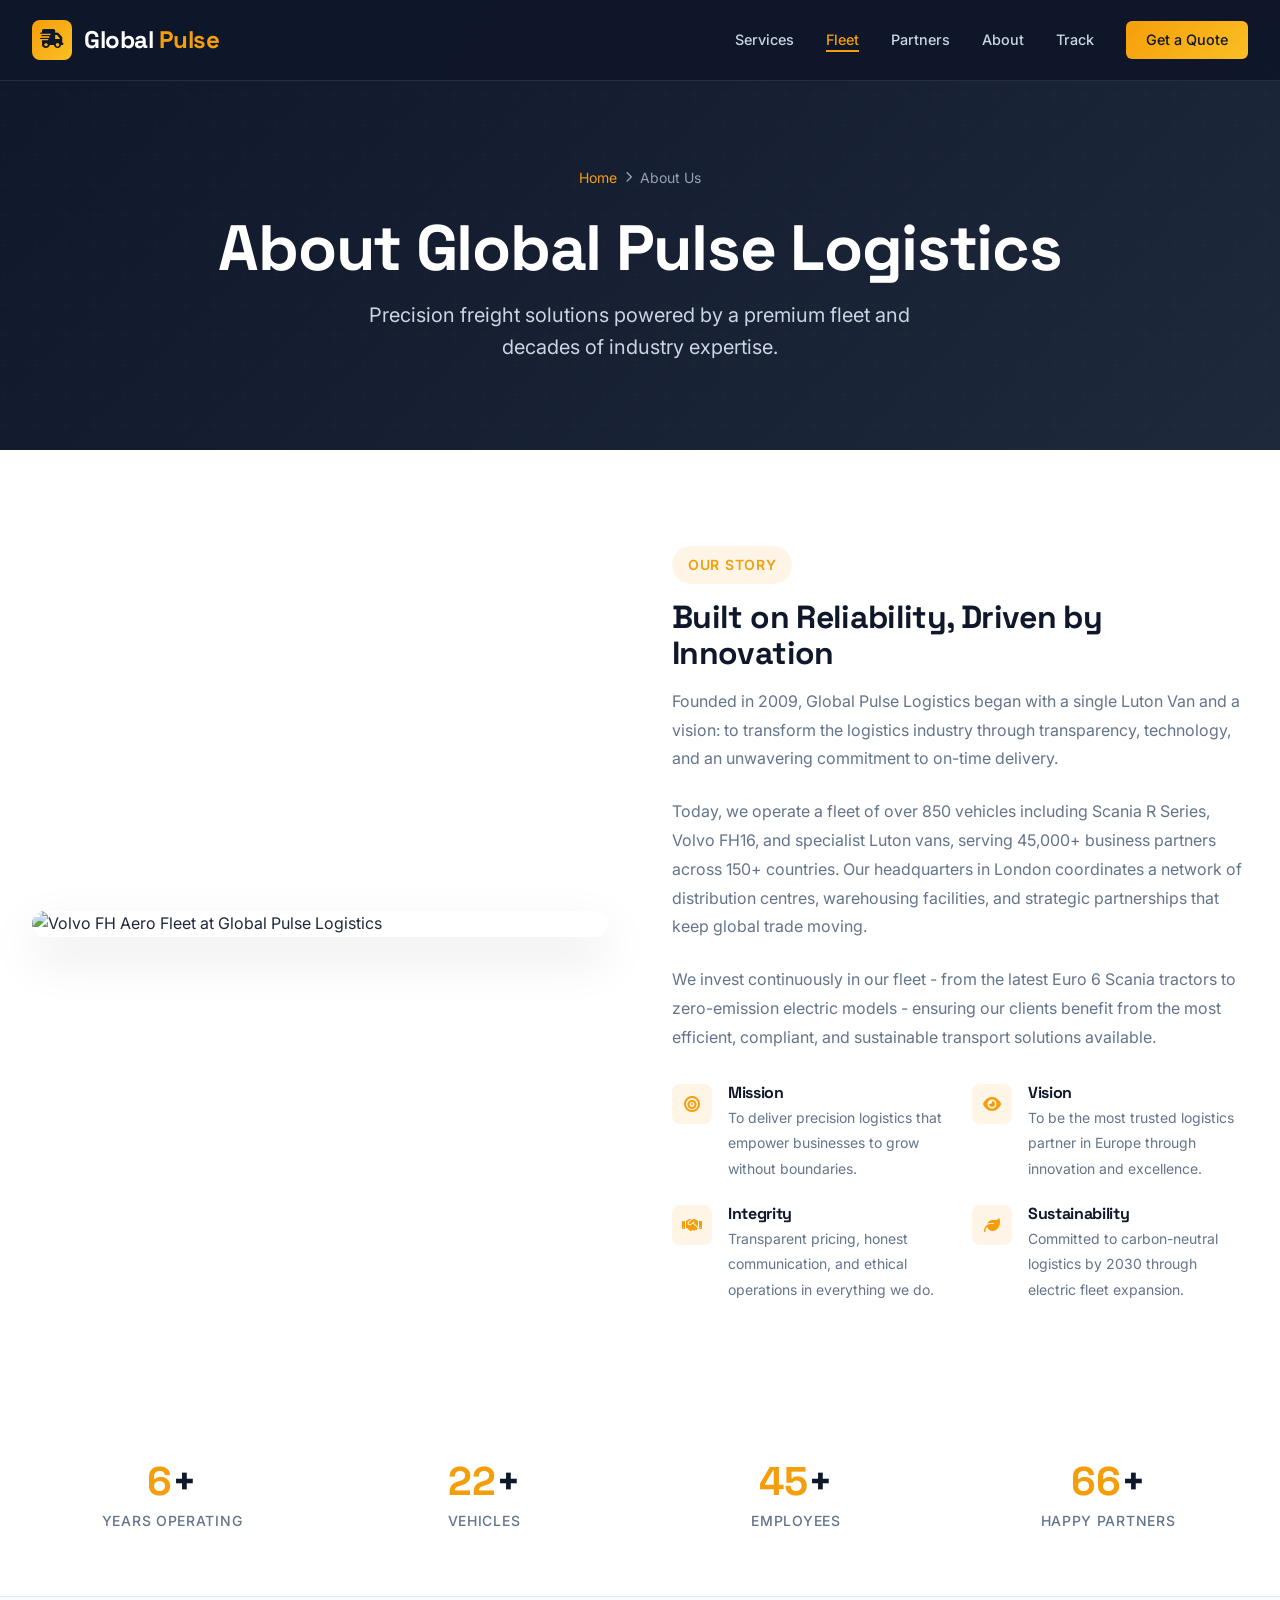
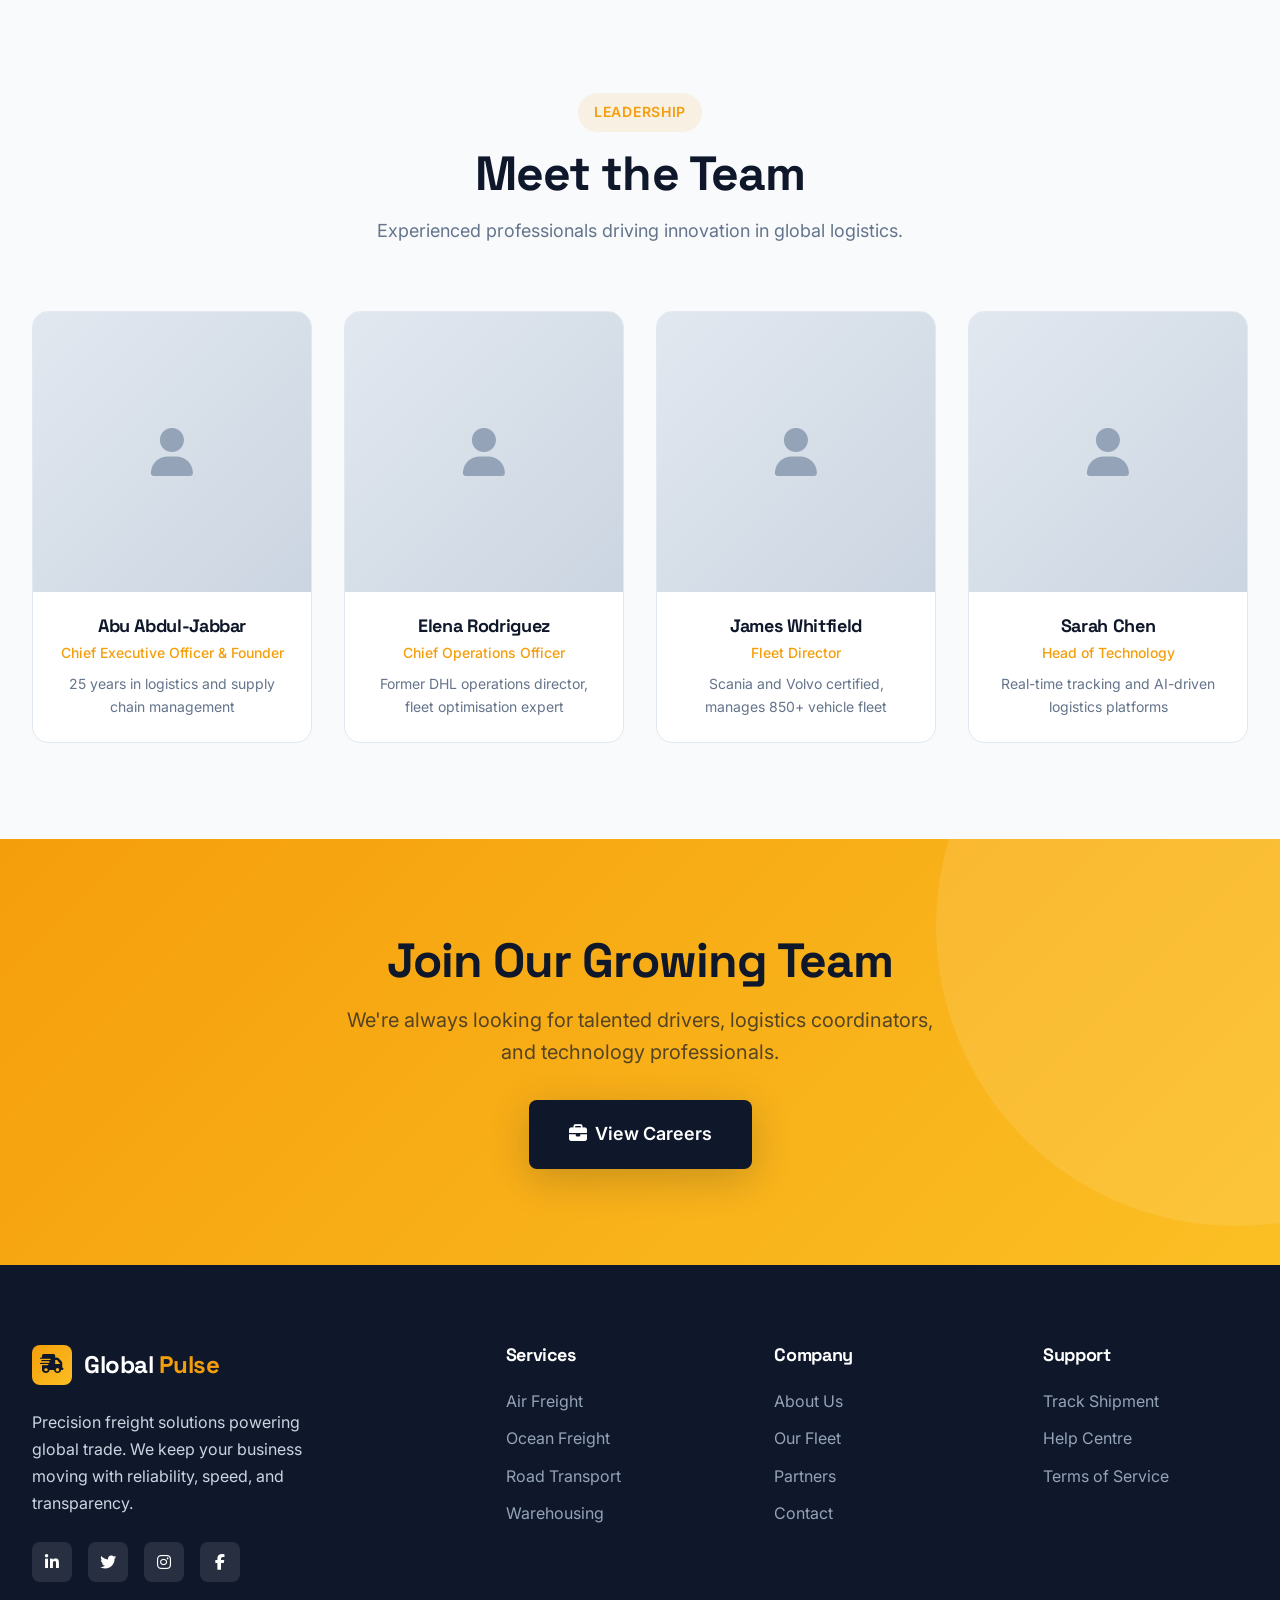
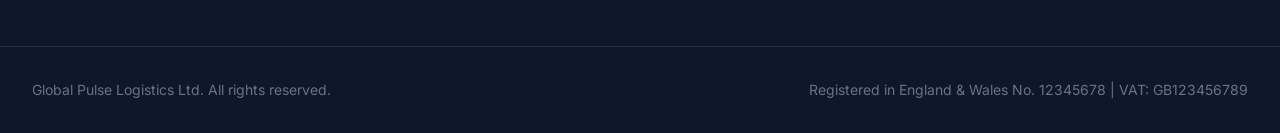
==== commit 80862101: "Update about.html" ====
--- a/about.html
+++ b/about.html
@@ -21,12 +21,12 @@
                 <div class="logo-text">Global <span>Pulse</span></div>
             </a>
             <ul class="nav-links">
-                <li><a href="services.html">Services</a></li>
-                <li><a href="fleet.html">Fleet</a></li>
-                <li><a href="partners.html">Partners</a></li>
-                <li><a href="about.html" class="active">About</a></li>
-                <li><a href="tracking.html">Track</a></li>
-                <li><a href="contact.html" class="nav-cta">Get a Quote</a></li>
+                    <li><a href="/services">Services</a></li>
+    <li><a href="/fleet" class="active">Fleet</a></li>
+    <li><a href="/partners">Partners</a></li>
+    <li><a href="/about">About</a></li>
+    <li><a href="/tracking">Track</a></li>
+    <li><a href="/contact" class="nav-cta">Get a Quote</a></li>
             </ul>
             <button class="mobile-menu-btn" id="mobileMenuBtn"><i class="fas fa-bars"></i></button>
         </div>
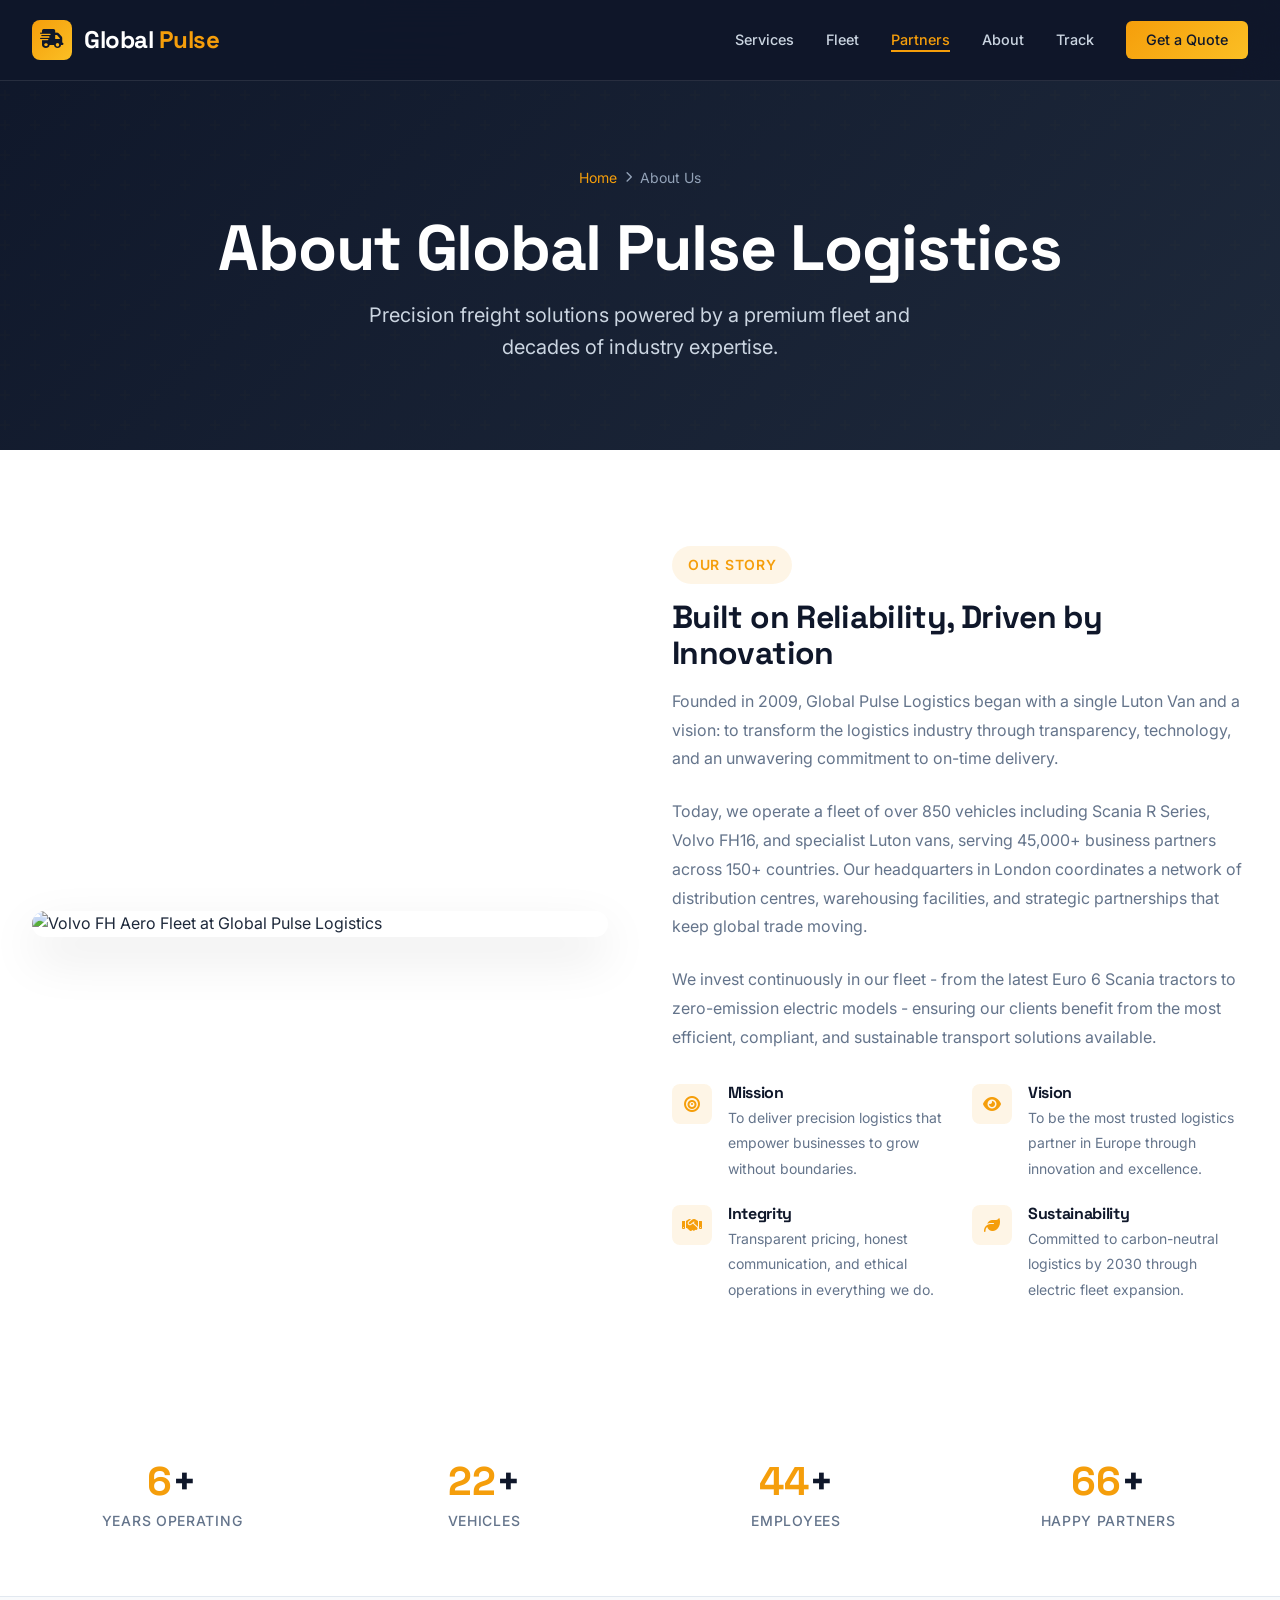
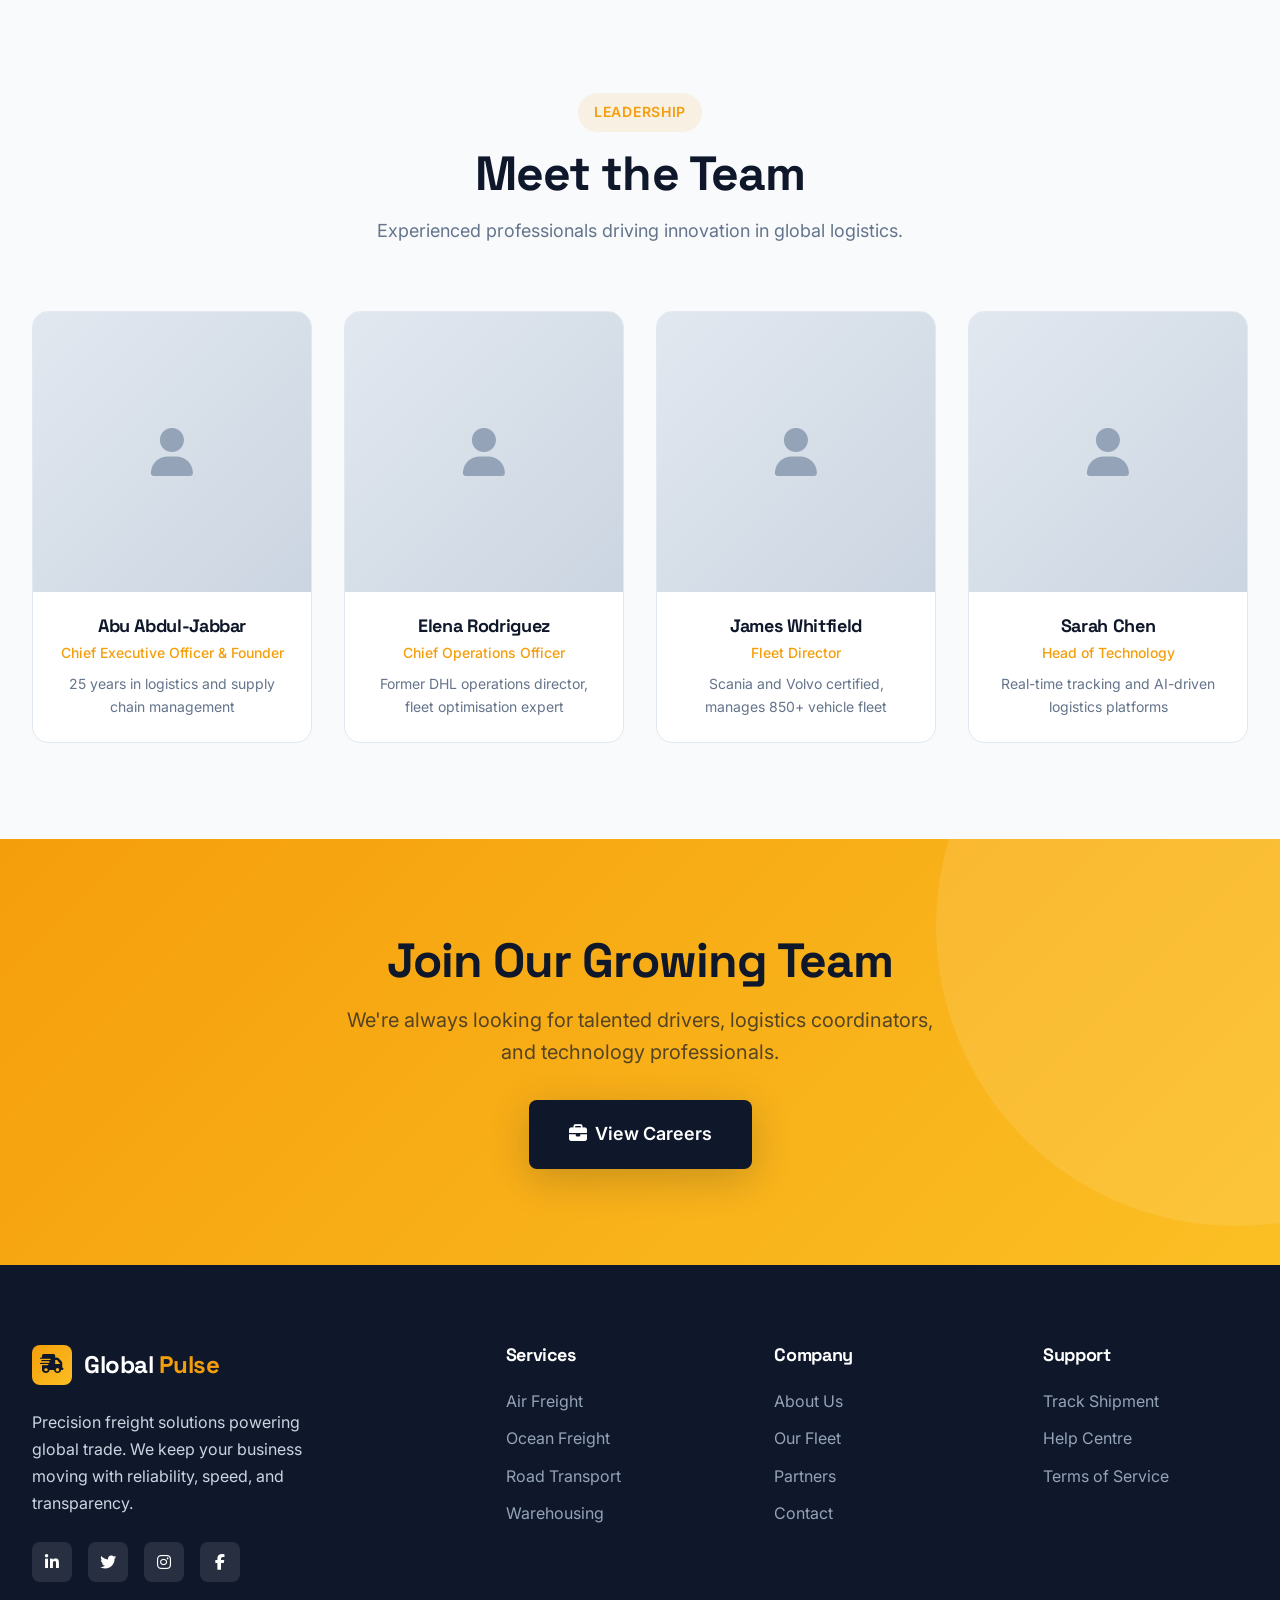
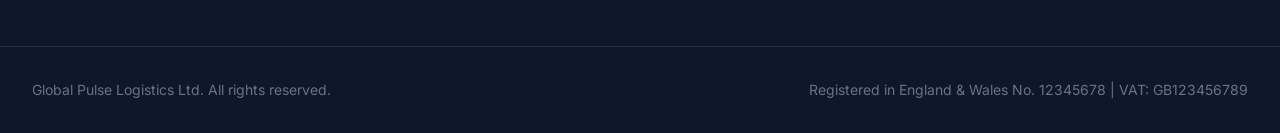
==== commit cf0f341e: "Update about.html" ====
--- a/about.html
+++ b/about.html
@@ -14,34 +14,34 @@
 <body>
 
     <!-- Navigation -->
-    <nav class="navbar" id="navbar">
-        <div class="nav-container">
-            <a href="index.html" class="logo">
-                <div class="logo-icon"><i class="fas fa-shipping-fast"></i></div>
-                <div class="logo-text">Global <span>Pulse</span></div>
-            </a>
-            <ul class="nav-links">
-                    <li><a href="/services">Services</a></li>
-    <li><a href="/fleet" class="active">Fleet</a></li>
-    <li><a href="/partners">Partners</a></li>
-    <li><a href="/about">About</a></li>
-    <li><a href="/tracking">Track</a></li>
-    <li><a href="/contact" class="nav-cta">Get a Quote</a></li>
-            </ul>
-            <button class="mobile-menu-btn" id="mobileMenuBtn"><i class="fas fa-bars"></i></button>
-        </div>
-    </nav>
+<nav class="navbar" id="navbar">
+    <div class="nav-container">
+        <a href="/" class="logo">
+            <div class="logo-icon"><i class="fas fa-shipping-fast"></i></div>
+            <div class="logo-text">Global <span>Pulse</span></div>
+        </a>
+        <ul class="nav-links">
+            <li><a href="/services">Services</a></li>
+            <li><a href="/fleet">Fleet</a></li>
+            <li><a href="/partners" class="active">Partners</a></li>
+            <li><a href="/about">About</a></li>
+            <li><a href="/tracking">Track</a></li>
+            <li><a href="/contact" class="nav-cta">Get a Quote</a></li>
+        </ul>
+        <button class="mobile-menu-btn" id="mobileMenuBtn"><i class="fas fa-bars"></i></button>
+    </div>
+</nav>
 
     <div class="mobile-menu" id="mobileMenu">
-        <ul>
-            <li><a href="services.html">Services</a></li>
-            <li><a href="fleet.html">Fleet</a></li>
-            <li><a href="partners.html">Partners</a></li>
-            <li><a href="about.html" class="active">About Us</a></li>
-            <li><a href="tracking.html">Track Shipment</a></li>
-            <li><a href="contact.html" class="nav-cta">Get a Quote</a></li>
-        </ul>
-    </div>
+    <ul>
+        <li><a href="/services">Services</a></li>
+        <li><a href="/fleet">Fleet</a></li>
+        <li><a href="/partners" class="active">Partners</a></li>
+        <li><a href="/about">About Us</a></li>
+        <li><a href="/tracking">Track Shipment</a></li>
+        <li><a href="/contact" class="nav-cta">Get a Quote</a></li>
+    </ul>
+</div>
 
     <!-- Page Hero -->
     <section class="page-hero">
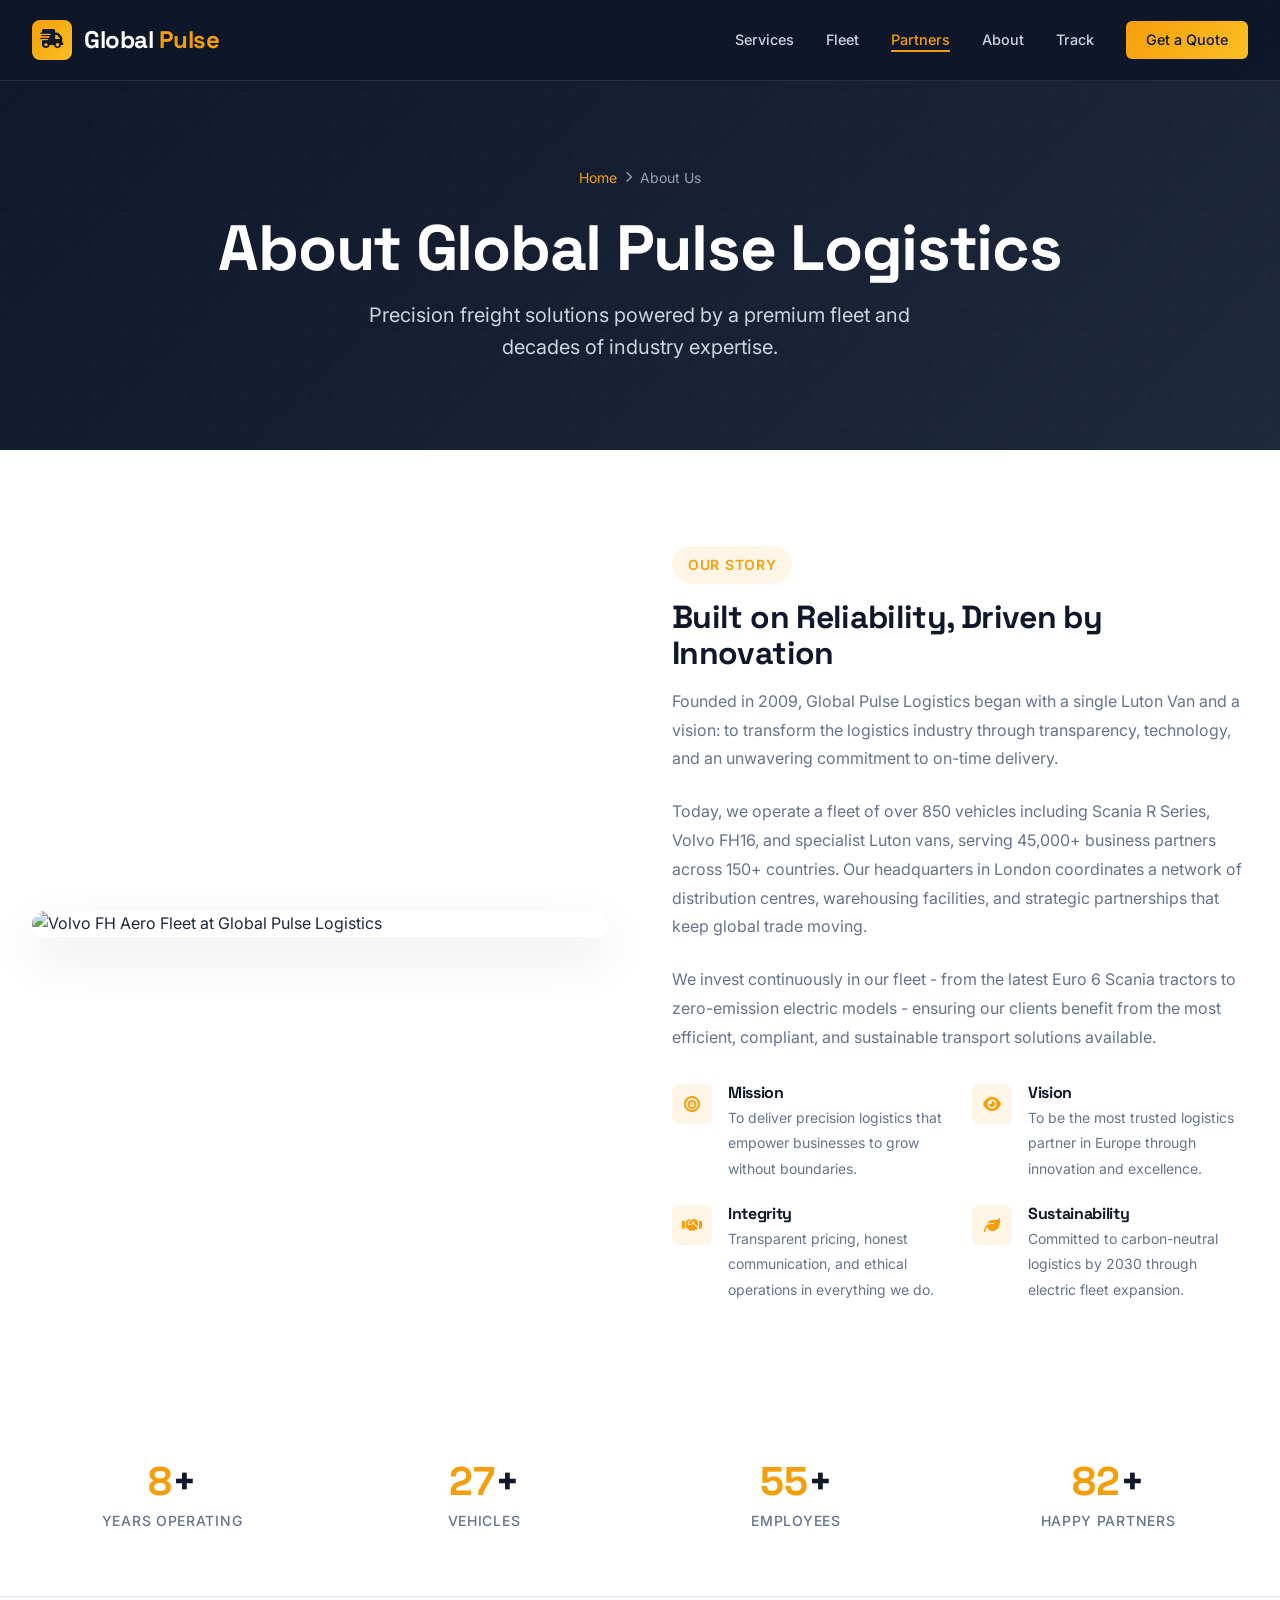
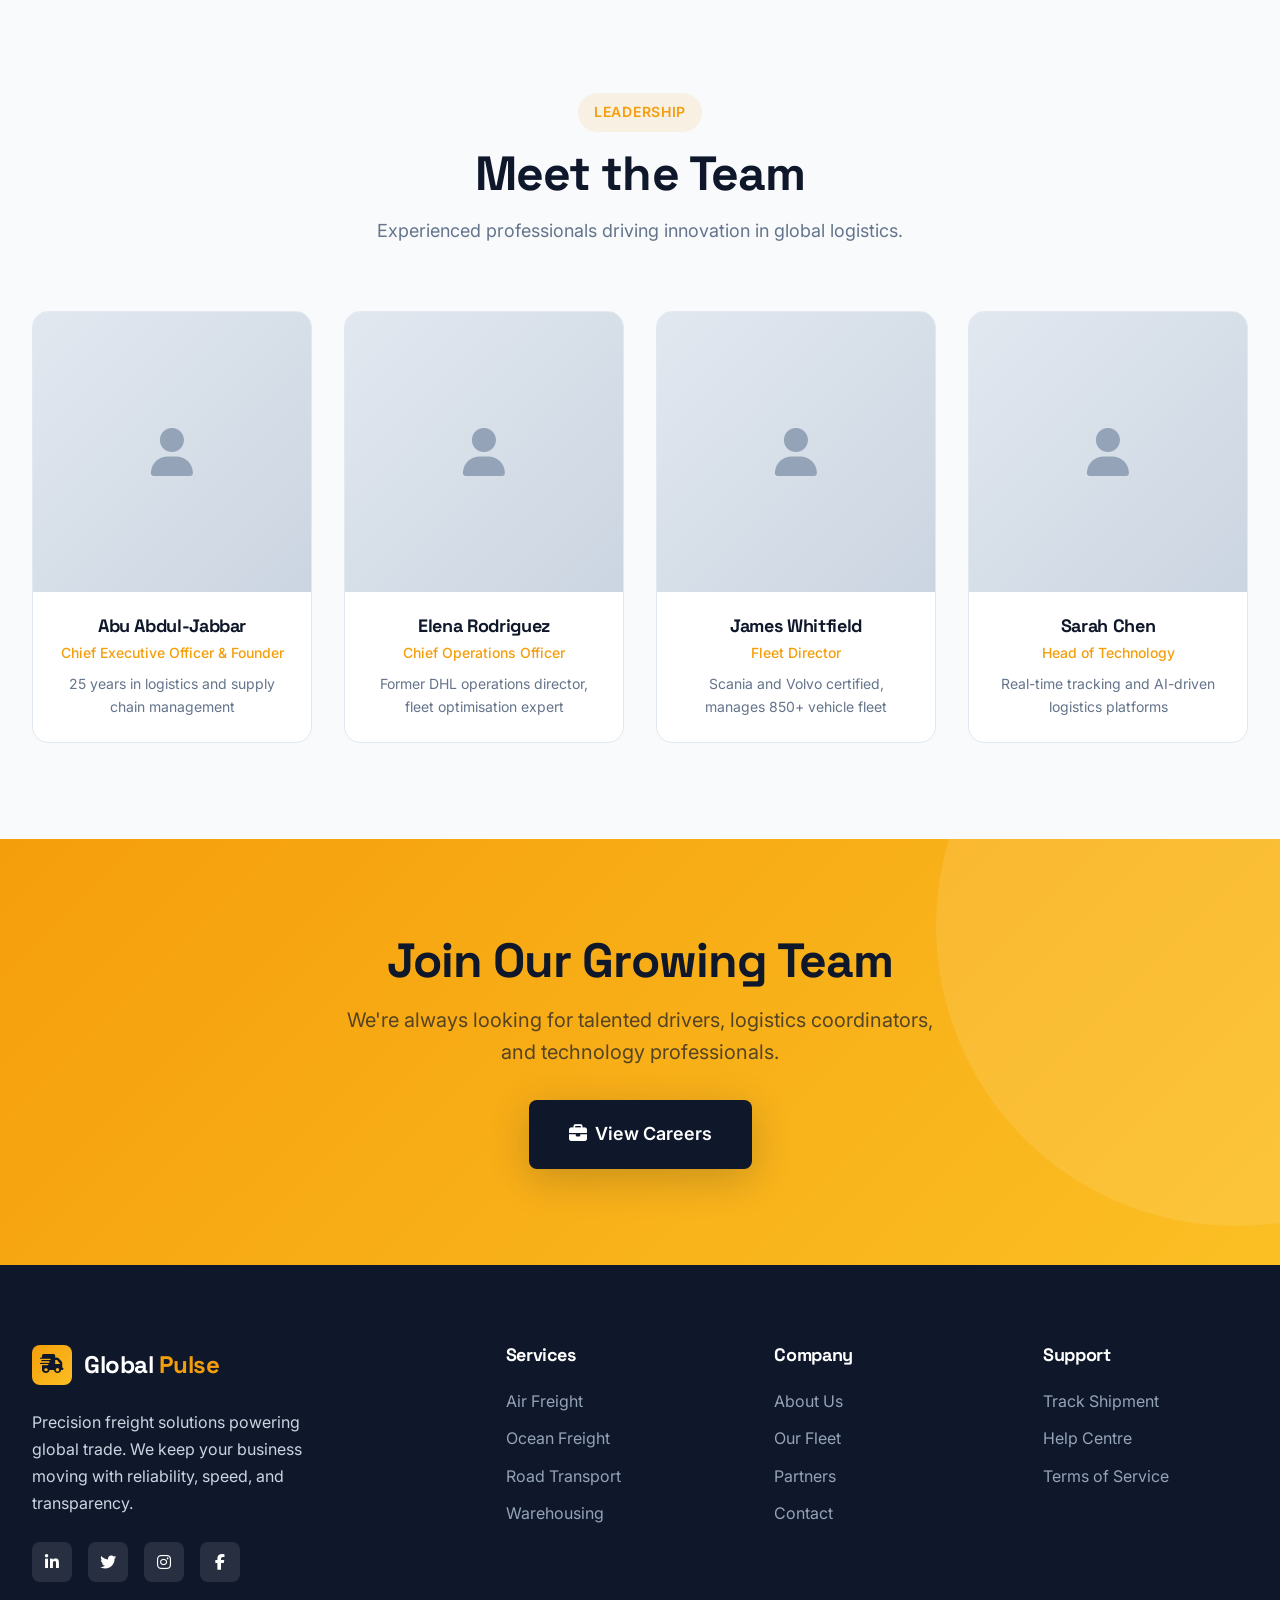
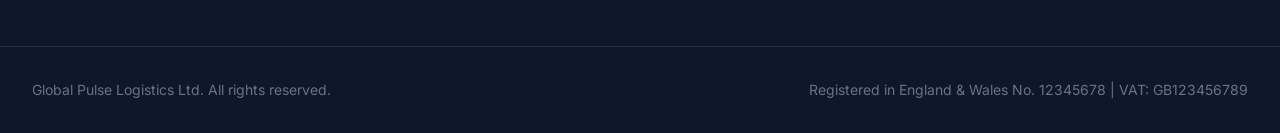
==== commit dd20195d: "Update about.html" ====
--- a/about.html
+++ b/about.html
@@ -181,31 +181,33 @@
                 </div>
             </div>
             <div class="footer-column">
-                <h4>Services</h4>
-                <ul class="footer-links">
-                    <li><a href="services.html">Air Freight</a></li>
-                    <li><a href="services.html">Ocean Freight</a></li>
-                    <li><a href="services.html">Road Transport</a></li>
-                    <li><a href="services.html">Warehousing</a></li>
-                </ul>
-            </div>
-            <div class="footer-column">
-                <h4>Company</h4>
-                <ul class="footer-links">
-                    <li><a href="about.html">About Us</a></li>
-                    <li><a href="fleet.html">Our Fleet</a></li>
-                    <li><a href="partners.html">Partners</a></li>
-                    <li><a href="contact.html">Contact</a></li>
-                </ul>
-            </div>
-            <div class="footer-column">
-                <h4>Support</h4>
-                <ul class="footer-links">
-                    <li><a href="tracking.html">Track Shipment</a></li>
-                    <li><a href="#">Help Centre</a></li>
-                    <li><a href="#">Terms of Service</a></li>
-                </ul>
-            </div>
+    <h4>Services</h4>
+    <ul class="footer-links">
+        <li><a href="/services">Air Freight</a></li>
+        <li><a href="/services">Ocean Freight</a></li>
+        <li><a href="/services">Road Transport</a></li>
+        <li><a href="/services">Warehousing</a></li>
+    </ul>
+</div>
+
+<div class="footer-column">
+    <h4>Company</h4>
+    <ul class="footer-links">
+        <li><a href="/about">About Us</a></li>
+        <li><a href="/fleet">Our Fleet</a></li>
+        <li><a href="/partners">Partners</a></li>
+        <li><a href="/contact">Contact</a></li>
+    </ul>
+</div>
+
+<div class="footer-column">
+    <h4>Support</h4>
+    <ul class="footer-links">
+        <li><a href="/tracking">Track Shipment</a></li>
+        <li><a href="#">Help Centre</a></li>
+        <li><a href="#">Terms of Service</a></li>
+    </ul>
+</div>
         </div>
         <div class="footer-bottom">
             <p> Global Pulse Logistics Ltd. All rights reserved.</p>
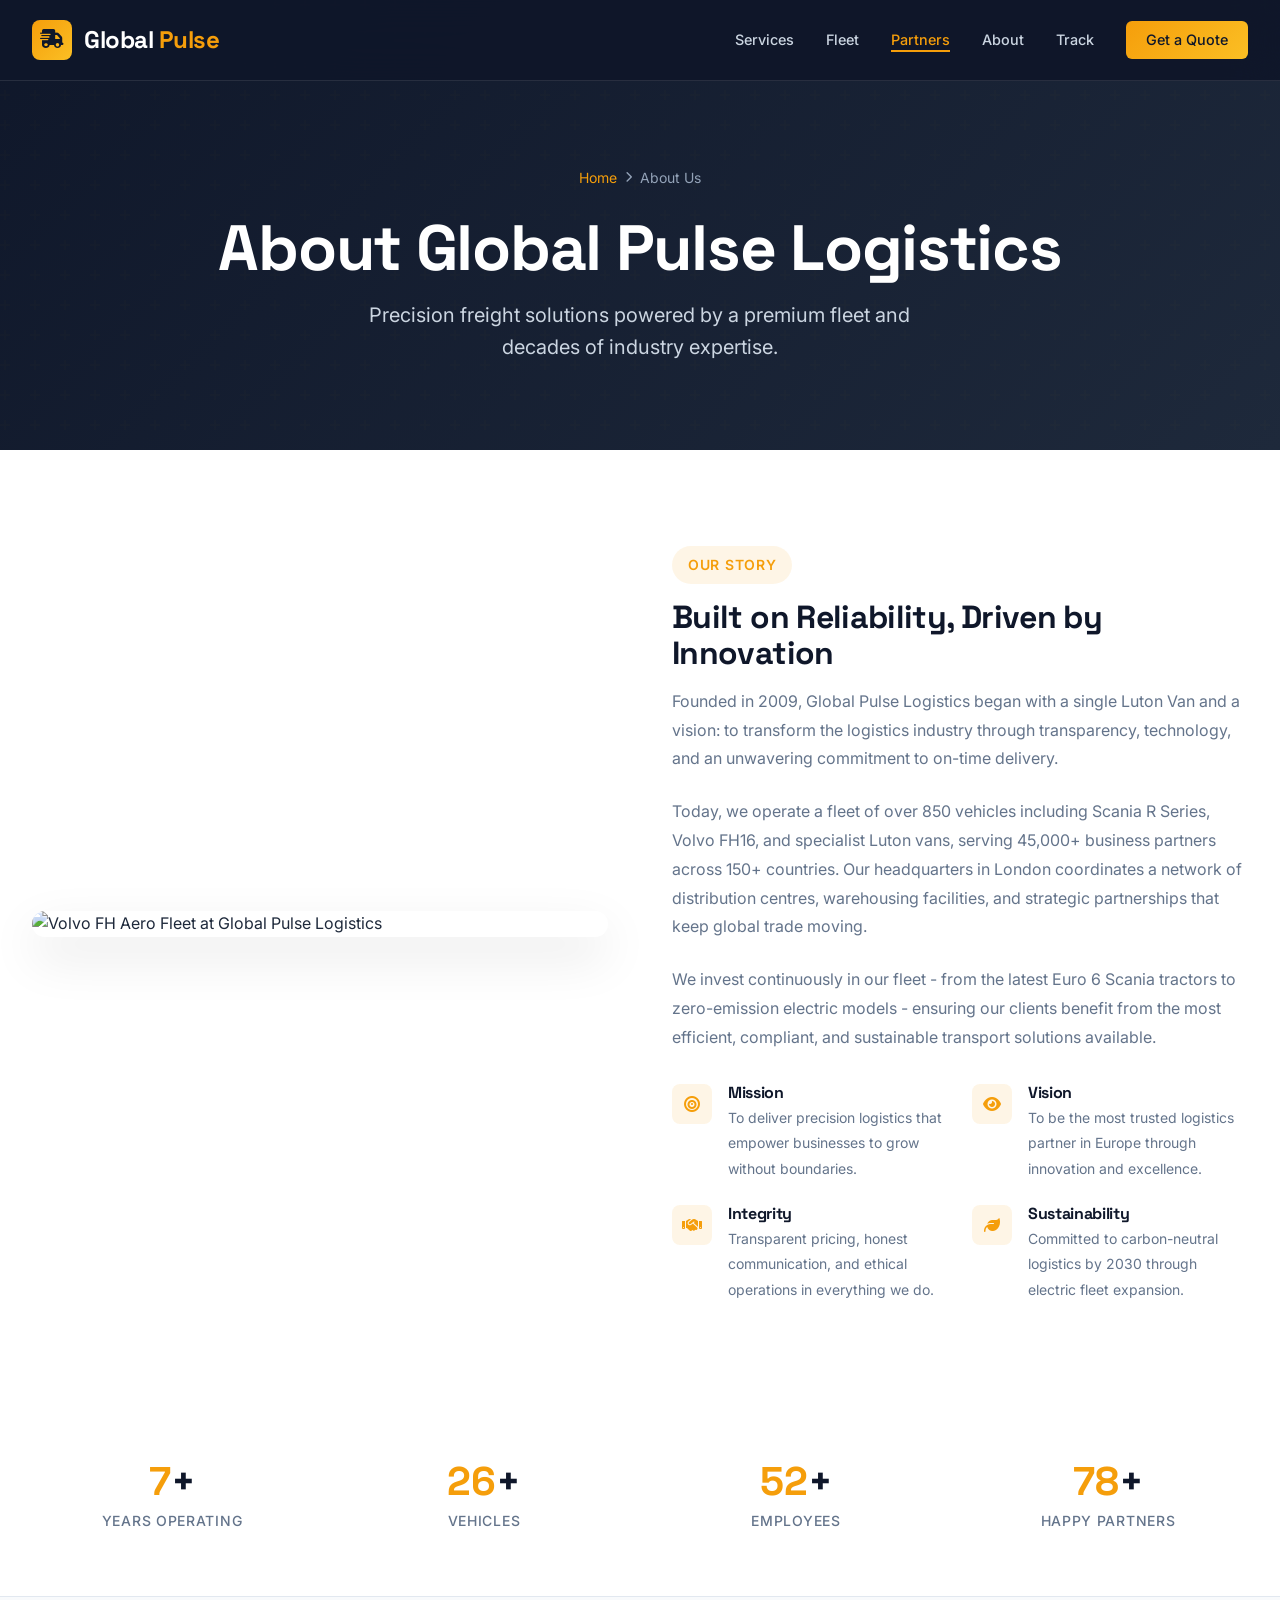
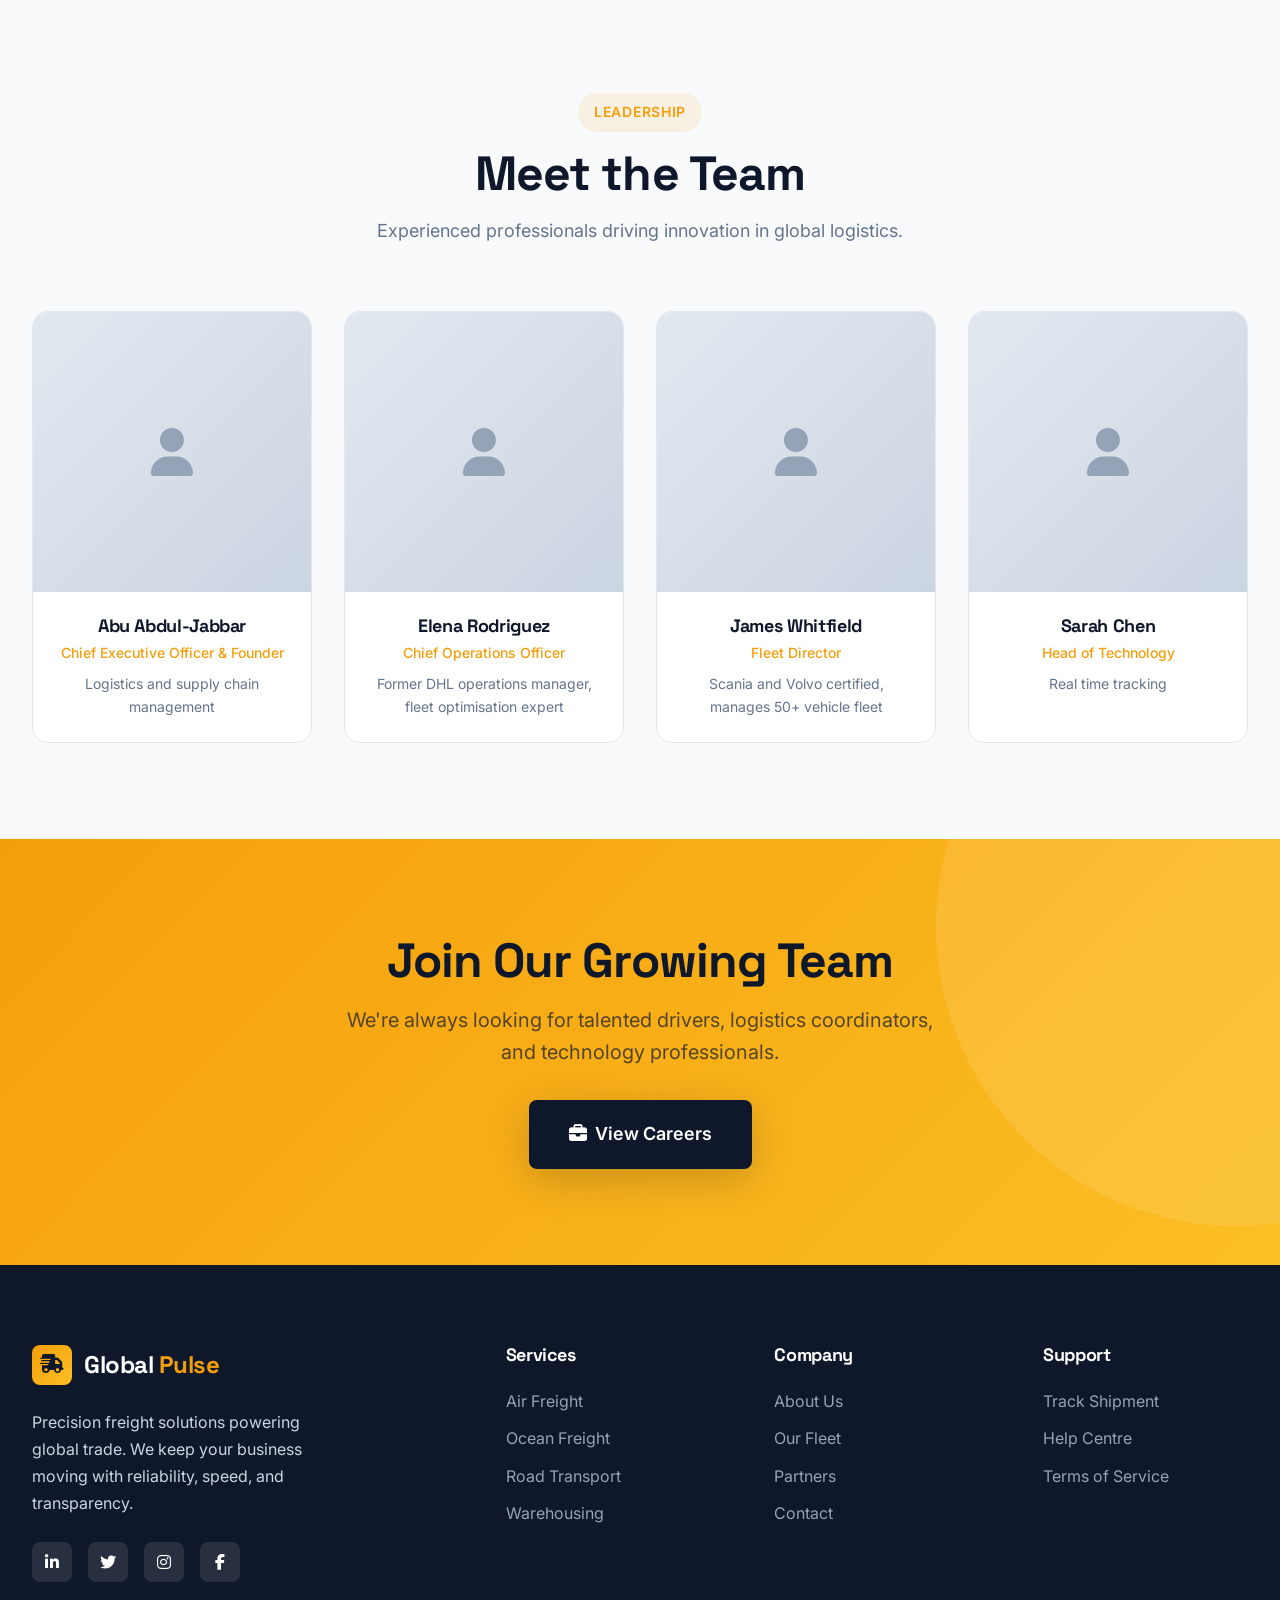
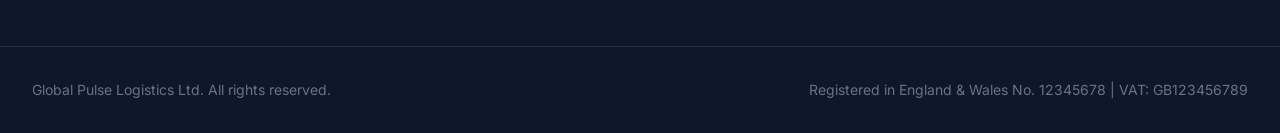
==== commit eb40d1a7: "Update about.html" ====
--- a/about.html
+++ b/about.html
@@ -127,7 +127,7 @@
                     <div class="team-info">
                         <h4>Abu Abdul-Jabbar</h4>
                         <span>Chief Executive Officer & Founder</span>
-                        <p>25 years in logistics and supply chain management</p>
+                        <p>Logistics and supply chain management</p>
                     </div>
                 </div>
                 <div class="team-card fade-in">
@@ -135,7 +135,7 @@
                     <div class="team-info">
                         <h4>Elena Rodriguez</h4>
                         <span>Chief Operations Officer</span>
-                        <p>Former DHL operations director, fleet optimisation expert</p>
+                        <p>Former DHL operations manager, fleet optimisation expert</p>
                     </div>
                 </div>
                 <div class="team-card fade-in">
@@ -143,7 +143,7 @@
                     <div class="team-info">
                         <h4>James Whitfield</h4>
                         <span>Fleet Director</span>
-                        <p>Scania and Volvo certified, manages 850+ vehicle fleet</p>
+                        <p>Scania and Volvo certified, manages 50+ vehicle fleet</p>
                     </div>
                 </div>
                 <div class="team-card fade-in">
@@ -151,7 +151,7 @@
                     <div class="team-info">
                         <h4>Sarah Chen</h4>
                         <span>Head of Technology</span>
-                        <p>Real-time tracking and AI-driven logistics platforms</p>
+                        <p>Real time tracking</p>
                     </div>
                 </div>
             </div>
